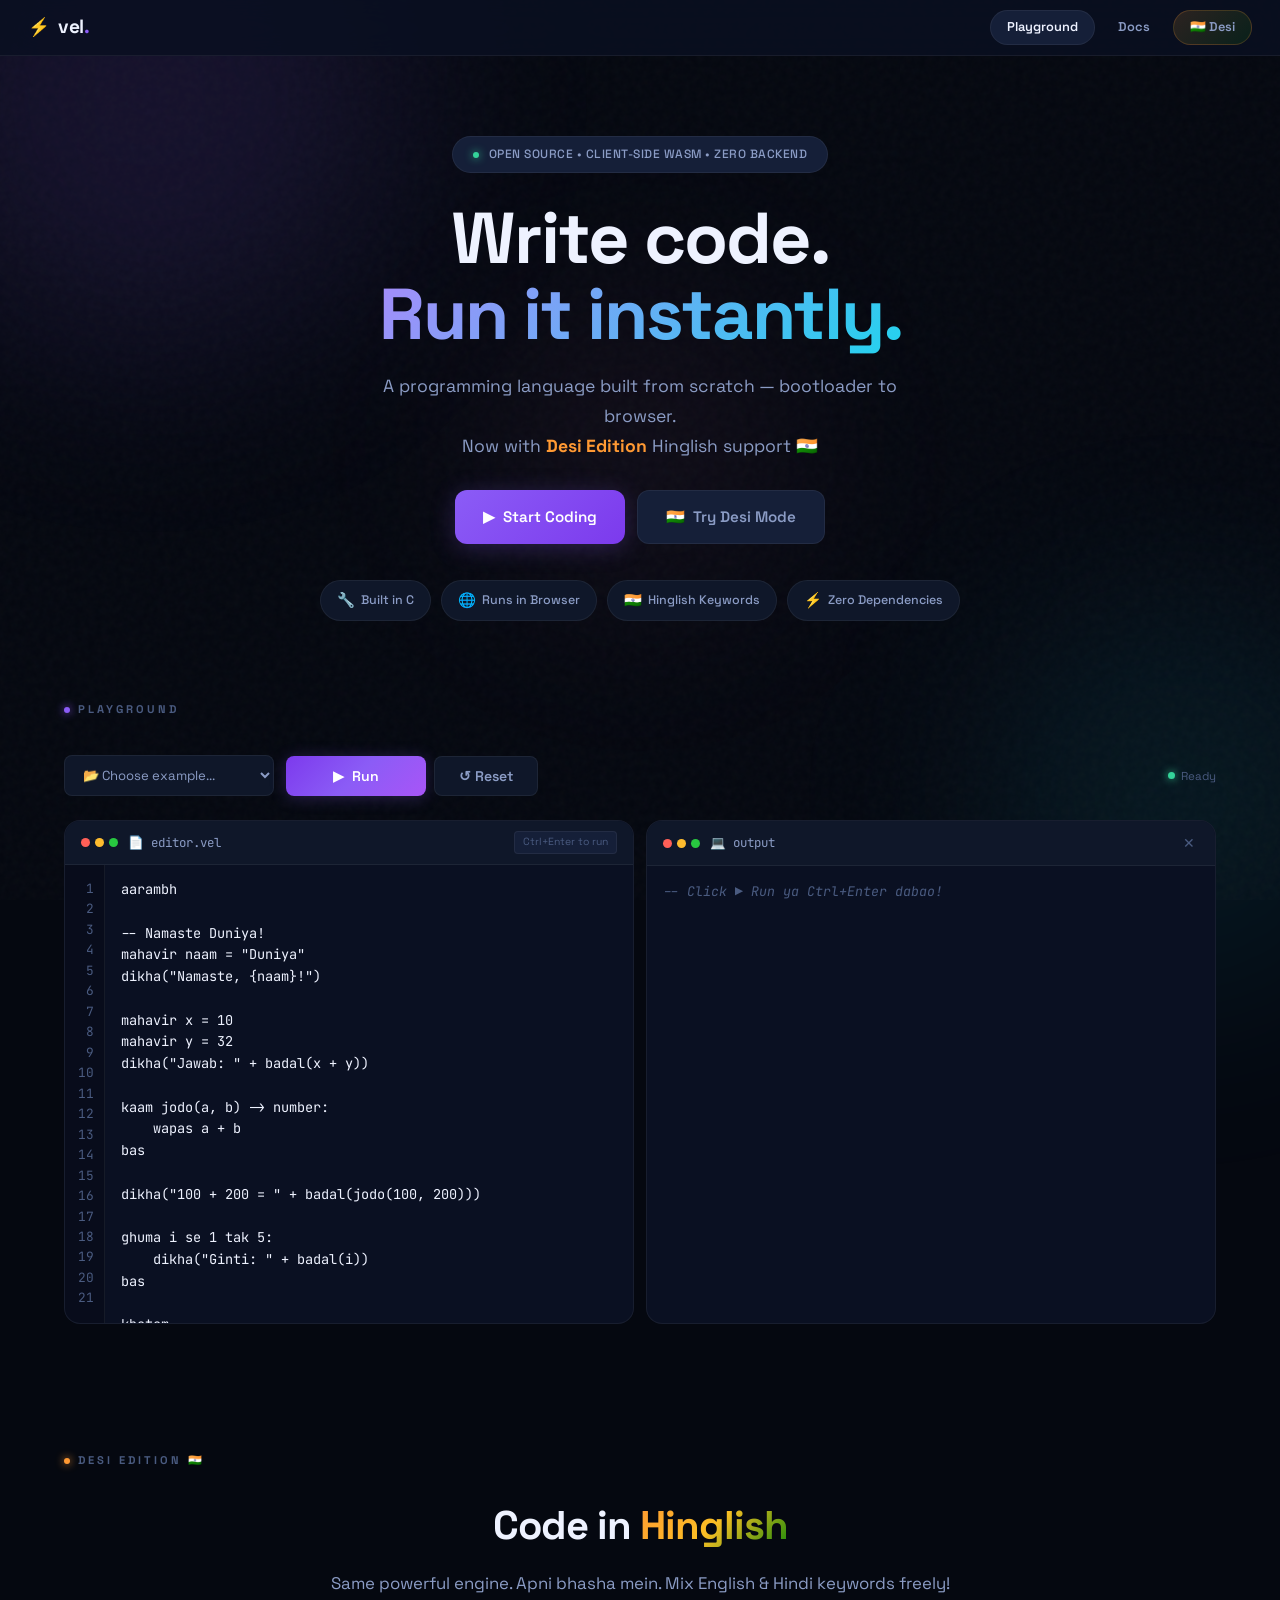
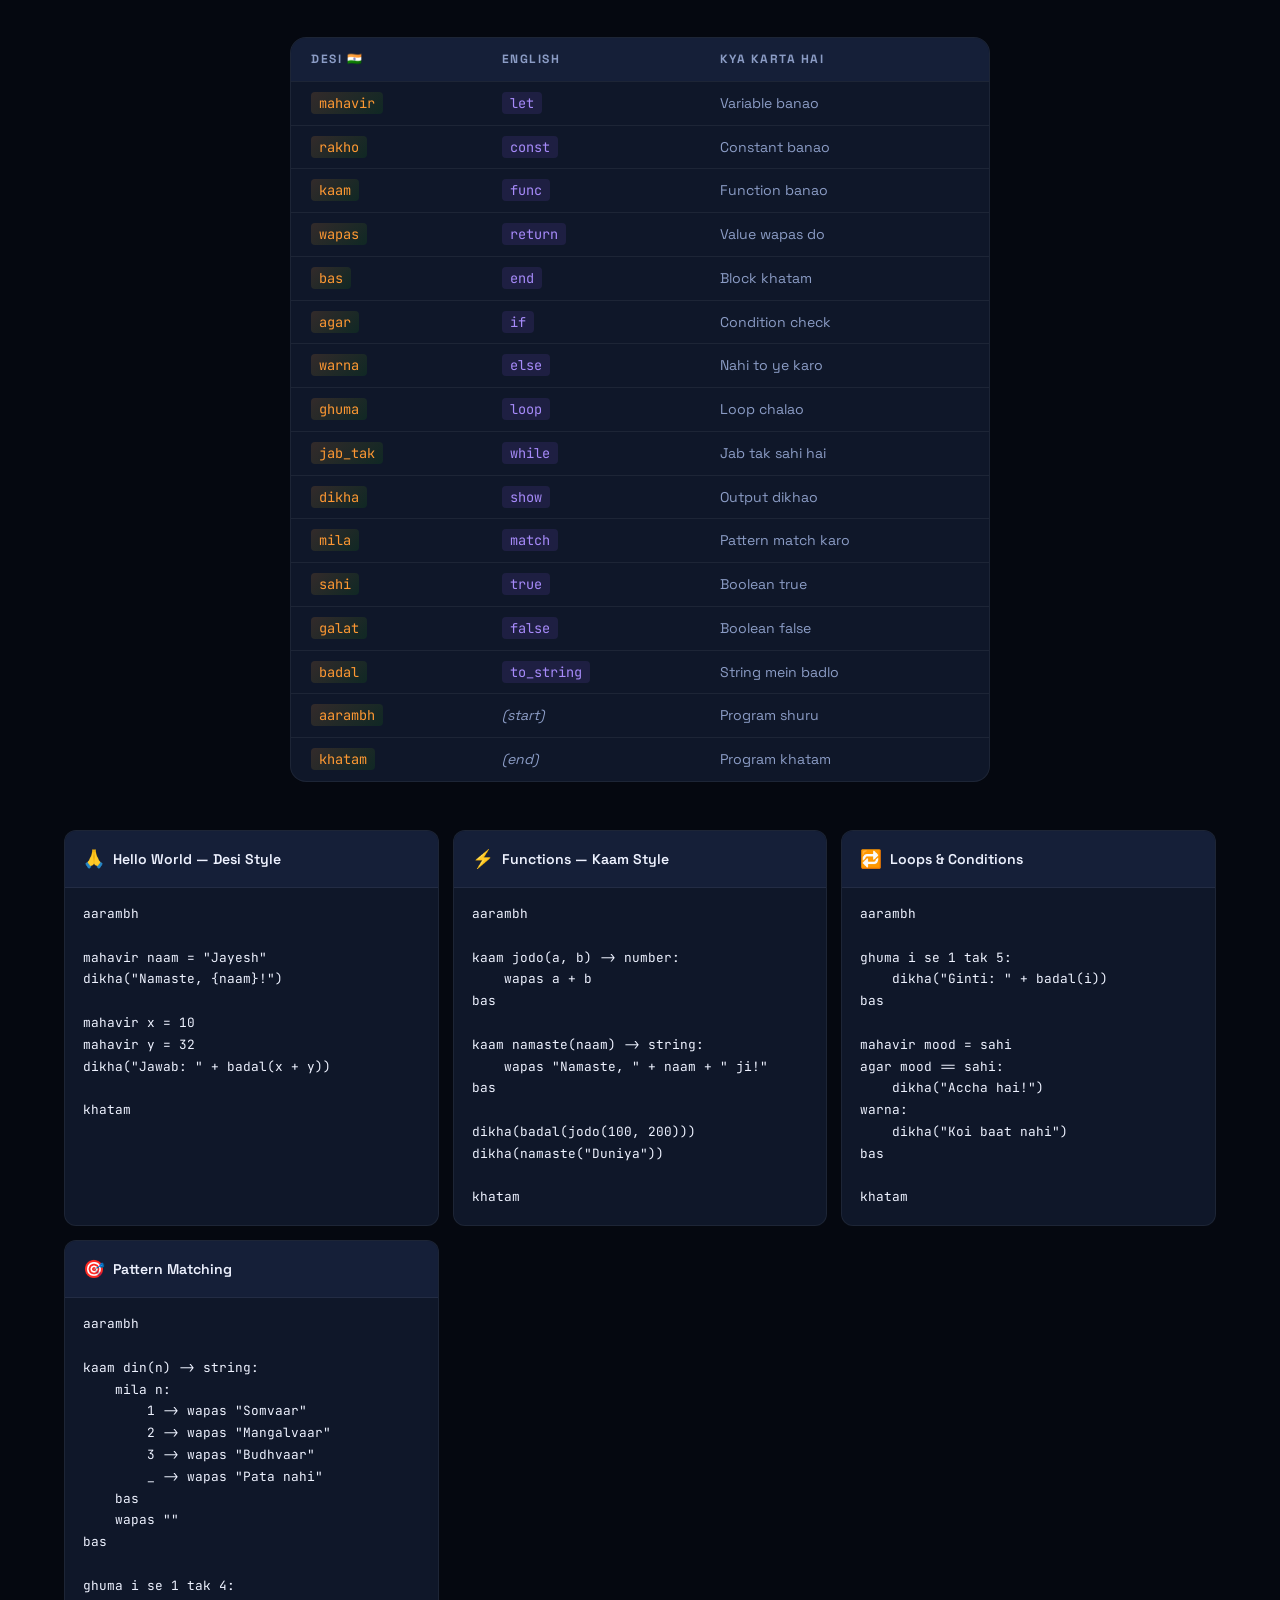
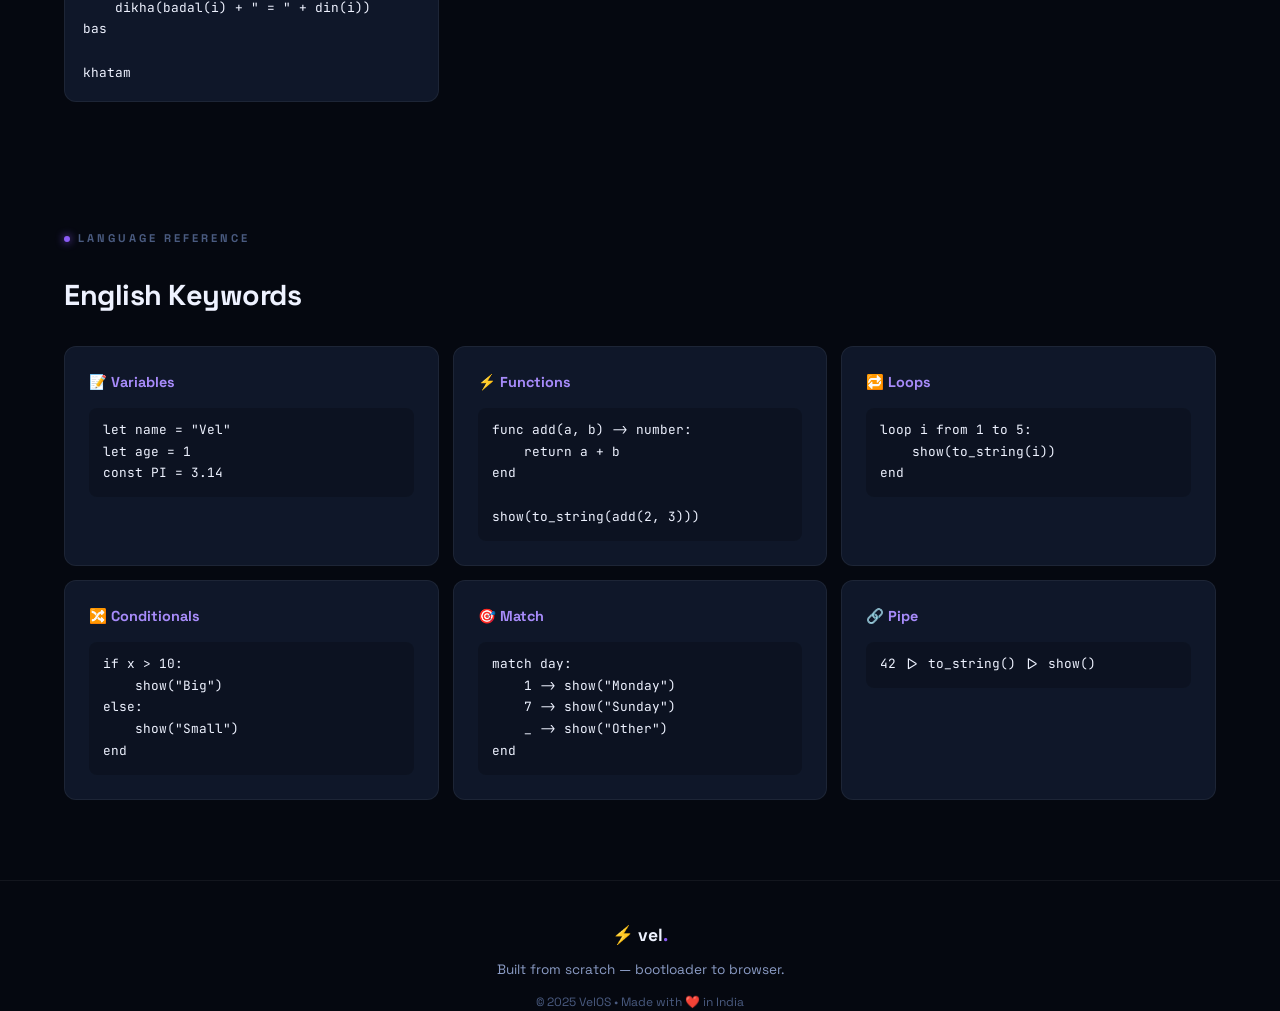
==== velOS/web/index.html @ b321cb0e "Initial commit" ====
<!DOCTYPE html>
<html lang="en">
<head>
    <meta charset="UTF-8">
    <meta name="viewport" content="width=device-width, initial-scale=1.0">
    <meta name="description" content="Vel Playground — Write and run Vel code in your browser. A custom language built from scratch, now with Desi Edition Hinglish keywords.">
    <title>Vel Playground — Code in English or Hinglish 🇮🇳</title>
    <link rel="preconnect" href="https://fonts.googleapis.com">
    <link rel="preconnect" href="https://fonts.gstatic.com" crossorigin>
    <link href="https://fonts.googleapis.com/css2?family=JetBrains+Mono:ital,wght@0,400;0,600;0,700;1,400&family=Space+Grotesk:wght@400;500;600;700&display=swap" rel="stylesheet">
    <link rel="stylesheet" href="style.css">
</head>
<body>

    <!-- Animated BG -->
    <div class="bg-noise"></div>
    <div class="bg-glow g1"></div>
    <div class="bg-glow g2"></div>
    <div class="bg-glow g3"></div>

    <!-- Nav -->
    <nav id="nav">
        <div class="nav-brand">
            <span class="brand-icon">⚡</span>
            <span class="brand-name">vel<span class="brand-dot">.</span></span>
        </div>
        <div class="nav-links">
            <a href="#playground" class="nav-pill active">Playground</a>
            <a href="#reference" class="nav-pill">Docs</a>
            <a href="#desi" class="nav-pill desi-pill">🇮🇳 Desi</a>
        </div>
    </nav>

    <!-- Hero -->
    <header id="hero">
        <div class="hero-badge">
            <span class="badge-pulse"></span>
            open source &bull; client-side wasm &bull; zero backend
        </div>
        <h1>Write code.<br><span class="gradient-text">Run it instantly.</span></h1>
        <p class="hero-desc">A programming language built from scratch — bootloader to browser.<br>Now with <strong class="desi-highlight">Desi Edition</strong> Hinglish support 🇮🇳</p>
        <div class="hero-cta">
            <a href="#playground" class="cta-btn primary">
                <span>▶</span> Start Coding
            </a>
            <a href="#desi" class="cta-btn secondary">
                <span>🇮🇳</span> Try Desi Mode
            </a>
        </div>
        <div class="hero-chips">
            <div class="chip"><span class="chip-emoji">🔧</span> Built in C</div>
            <div class="chip"><span class="chip-emoji">🌐</span> Runs in Browser</div>
            <div class="chip"><span class="chip-emoji">🇮🇳</span> Hinglish Keywords</div>
            <div class="chip"><span class="chip-emoji">⚡</span> Zero Dependencies</div>
        </div>
    </header>

    <!-- Playground -->
    <main id="playground">
        <div class="section-label">
            <span class="label-dot"></span>
            PLAYGROUND
        </div>

        <!-- Toolbar -->
        <div class="toolbar">
            <select id="examples-dropdown">
                <option value="">📂 Choose example...</option>
                <optgroup label="English">
                    <option value="hello">👋 Hello World</option>
                    <option value="fibonacci">🔢 Fibonacci Sequence</option>
                    <option value="fizzbuzz">🧩 FizzBuzz Challenge</option>
                    <option value="functions">⚡ Functions & Pipes</option>
                    <option value="match">🎯 Pattern Matching</option>
                </optgroup>
                <optgroup label="🇮🇳 Desi Edition">
                    <option value="desi_hello">🙏 Namaste Duniya</option>
                    <option value="desi_func">⚡ Kaam (Functions)</option>
                    <option value="desi_loop">🔁 Ghuma (Loops)</option>
                    <option value="desi_match">🎯 Mila (Pattern Match)</option>
                </optgroup>
            </select>
            <div class="toolbar-actions">
                <button class="btn btn-run" id="btn-run" disabled>
                    <span id="run-icon">▶</span>
                    <span id="run-label">Loading...</span>
                </button>
                <button class="btn btn-secondary" id="btn-reset">↺ Reset</button>
            </div>
            <div class="status" id="status-indicator">
                <span class="status-dot" id="status-dot"></span>
                <span id="status-text">Loading Wasm...</span>
            </div>
        </div>

        <!-- Panels -->
        <div class="panels">
            <section class="panel">
                <div class="panel-bar">
                    <div class="dots"><i></i><i></i><i></i></div>
                    <span class="panel-name">📄 editor.vel</span>
                    <span class="panel-hint">Ctrl+Enter to run</span>
                </div>
                <div class="editor-wrap">
                    <div class="lines" id="line-numbers"></div>
                    <textarea id="code-editor" spellcheck="false" autocomplete="off" autocorrect="off" autocapitalize="off">aarambh

-- Namaste Duniya!
mahavir naam = "Duniya"
dikha("Namaste, {naam}!")

mahavir x = 10
mahavir y = 32
dikha("Jawab: " + badal(x + y))

kaam jodo(a, b) -> number:
    wapas a + b
bas

dikha("100 + 200 = " + badal(jodo(100, 200)))

ghuma i se 1 tak 5:
    dikha("Ginti: " + badal(i))
bas

khatam</textarea>
                </div>
            </section>
            <section class="panel">
                <div class="panel-bar">
                    <div class="dots"><i></i><i></i><i></i></div>
                    <span class="panel-name">💻 output</span>
                    <button class="clear-btn" id="btn-clear" title="Clear">✕</button>
                </div>
                <div class="output-wrap" id="output-body">
                    <div id="output" class="output-text"><span class="dim">-- Click ▶ Run ya Ctrl+Enter dabao!</span></div>
                </div>
            </section>
        </div>
    </main>

    <!-- Desi Edition Showcase -->
    <section id="desi">
        <div class="section-label">
            <span class="label-dot desi-dot"></span>
            DESI EDITION 🇮🇳
        </div>
        <div class="desi-hero">
            <h2>Code in <span class="gradient-text-warm">Hinglish</span></h2>
            <p>Same powerful engine. Apni bhasha mein. Mix English & Hindi keywords freely!</p>
        </div>

        <div class="keyword-table-wrap">
            <table class="keyword-table">
                <thead>
                    <tr><th>Desi 🇮🇳</th><th>English</th><th>Kya karta hai</th></tr>
                </thead>
                <tbody>
                    <tr><td><code>mahavir</code></td><td><code>let</code></td><td>Variable banao</td></tr>
                    <tr><td><code>rakho</code></td><td><code>const</code></td><td>Constant banao</td></tr>
                    <tr><td><code>kaam</code></td><td><code>func</code></td><td>Function banao</td></tr>
                    <tr><td><code>wapas</code></td><td><code>return</code></td><td>Value wapas do</td></tr>
                    <tr><td><code>bas</code></td><td><code>end</code></td><td>Block khatam</td></tr>
                    <tr><td><code>agar</code></td><td><code>if</code></td><td>Condition check</td></tr>
                    <tr><td><code>warna</code></td><td><code>else</code></td><td>Nahi to ye karo</td></tr>
                    <tr><td><code>ghuma</code></td><td><code>loop</code></td><td>Loop chalao</td></tr>
                    <tr><td><code>jab_tak</code></td><td><code>while</code></td><td>Jab tak sahi hai</td></tr>
                    <tr><td><code>dikha</code></td><td><code>show</code></td><td>Output dikhao</td></tr>
                    <tr><td><code>mila</code></td><td><code>match</code></td><td>Pattern match karo</td></tr>
                    <tr><td><code>sahi</code></td><td><code>true</code></td><td>Boolean true</td></tr>
                    <tr><td><code>galat</code></td><td><code>false</code></td><td>Boolean false</td></tr>
                    <tr><td><code>badal</code></td><td><code>to_string</code></td><td>String mein badlo</td></tr>
                    <tr><td><code>aarambh</code></td><td><em>(start)</em></td><td>Program shuru</td></tr>
                    <tr><td><code>khatam</code></td><td><em>(end)</em></td><td>Program khatam</td></tr>
                </tbody>
            </table>
        </div>

        <div class="desi-examples">
            <div class="desi-card">
                <div class="desi-card-head">
                    <span>🙏</span> Hello World — Desi Style
                </div>
                <pre><code>aarambh

mahavir naam = "Jayesh"
dikha("Namaste, {naam}!")

mahavir x = 10
mahavir y = 32
dikha("Jawab: " + badal(x + y))

khatam</code></pre>
            </div>
            <div class="desi-card">
                <div class="desi-card-head">
                    <span>⚡</span> Functions — Kaam Style
                </div>
                <pre><code>aarambh

kaam jodo(a, b) -> number:
    wapas a + b
bas

kaam namaste(naam) -> string:
    wapas "Namaste, " + naam + " ji!"
bas

dikha(badal(jodo(100, 200)))
dikha(namaste("Duniya"))

khatam</code></pre>
            </div>
            <div class="desi-card">
                <div class="desi-card-head">
                    <span>🔁</span> Loops & Conditions
                </div>
                <pre><code>aarambh

ghuma i se 1 tak 5:
    dikha("Ginti: " + badal(i))
bas

mahavir mood = sahi
agar mood == sahi:
    dikha("Accha hai!")
warna:
    dikha("Koi baat nahi")
bas

khatam</code></pre>
            </div>
            <div class="desi-card">
                <div class="desi-card-head">
                    <span>🎯</span> Pattern Matching
                </div>
                <pre><code>aarambh

kaam din(n) -> string:
    mila n:
        1 -> wapas "Somvaar"
        2 -> wapas "Mangalvaar"
        3 -> wapas "Budhvaar"
        _ -> wapas "Pata nahi"
    bas
    wapas ""
bas

ghuma i se 1 tak 4:
    dikha(badal(i) + " = " + din(i))
bas

khatam</code></pre>
            </div>
        </div>
    </section>

    <!-- English Reference -->
    <section id="reference">
        <div class="section-label">
            <span class="label-dot"></span>
            LANGUAGE REFERENCE
        </div>
        <h2 class="ref-title">English Keywords</h2>
        <div class="ref-grid">
            <div class="ref-card">
                <h3>📝 Variables</h3>
                <pre><code>let name = "Vel"
let age = 1
const PI = 3.14</code></pre>
            </div>
            <div class="ref-card">
                <h3>⚡ Functions</h3>
                <pre><code>func add(a, b) -> number:
    return a + b
end

show(to_string(add(2, 3)))</code></pre>
            </div>
            <div class="ref-card">
                <h3>🔁 Loops</h3>
                <pre><code>loop i from 1 to 5:
    show(to_string(i))
end</code></pre>
            </div>
            <div class="ref-card">
                <h3>🔀 Conditionals</h3>
                <pre><code>if x > 10:
    show("Big")
else:
    show("Small")
end</code></pre>
            </div>
            <div class="ref-card">
                <h3>🎯 Match</h3>
                <pre><code>match day:
    1 -> show("Monday")
    7 -> show("Sunday")
    _ -> show("Other")
end</code></pre>
            </div>
            <div class="ref-card">
                <h3>🔗 Pipe</h3>
                <pre><code>42 |> to_string() |> show()</code></pre>
            </div>
        </div>
    </section>

    <!-- Footer -->
    <footer>
        <div class="footer-inner">
            <div class="footer-brand">
                <span class="brand-icon">⚡</span> vel<span class="brand-dot">.</span>
            </div>
            <p>Built from scratch — bootloader to browser.</p>
            <p class="footer-sub">&copy; 2025 VelOS &bull; Made with ❤️ in India</p>
        </div>
    </footer>

    <script src="app.js"></script>
    <script src="vel.js"></script>
</body>
</html>
---- velOS/web/style.css ----
/* ============================================
   Vel Playground — Gen-Z Premium Dark Theme
   ============================================ */

:root {
    --void: #050810;
    --deep: #0a1022;
    --surface: #0f1729;
    --elevated: #151f38;
    --card: #1a2744;
    --hover: #1f2f52;

    --purple: #8b5cf6;
    --purple-bright: #a78bfa;
    --purple-glow: rgba(139, 92, 246, 0.25);
    --blue: #3b82f6;
    --cyan: #22d3ee;
    --green: #34d399;
    --green-dim: rgba(52, 211, 153, 0.15);
    --red: #f87171;
    --orange: #fb923c;
    --yellow: #fbbf24;
    --pink: #f472b6;
    --indian-saffron: #ff9933;
    --indian-green: #138808;

    --text: #eef2ff;
    --text-dim: #8b9cc5;
    --text-muted: #4a5b80;

    --border: rgba(255,255,255,0.06);
    --border-hover: rgba(139,92,246,0.3);

    --mono: 'JetBrains Mono', 'Cascadia Code', 'Fira Code', monospace;
    --sans: 'Space Grotesk', -apple-system, BlinkMacSystemFont, sans-serif;

    --r: 12px;
    --r-sm: 8px;
    --r-lg: 16px;
    --r-xl: 24px;
}

*, *::before, *::after { box-sizing: border-box; margin: 0; padding: 0; }
html { scroll-behavior: smooth; }
body {
    font-family: var(--sans);
    background: var(--void);
    color: var(--text);
    line-height: 1.6;
    min-height: 100vh;
    -webkit-font-smoothing: antialiased;
    overflow-x: hidden;
}

/* ===== BACKGROUND FX ===== */
.bg-noise {
    position: fixed; inset: 0; z-index: -3; pointer-events: none;
    opacity: 0.03;
    background-image: url("data:image/svg+xml,%3Csvg viewBox='0 0 200 200' xmlns='http://www.w3.org/2000/svg'%3E%3Cfilter id='n'%3E%3CfeTurbulence type='fractalNoise' baseFrequency='0.65' numOctaves='3' stitchTiles='stitch'/%3E%3C/filter%3E%3Crect width='100%25' height='100%25' filter='url(%23n)'/%3E%3C/svg%3E");
}

.bg-glow {
    position: fixed; border-radius: 50%; filter: blur(100px);
    z-index: -2; pointer-events: none;
}
.g1 { width: 500px; height: 500px; top: -150px; left: -100px; background: rgba(139,92,246,0.12); animation: drift 25s ease-in-out infinite alternate; }
.g2 { width: 400px; height: 400px; bottom: -100px; right: -100px; background: rgba(34,211,238,0.08); animation: drift 20s ease-in-out infinite alternate-reverse; }
.g3 { width: 300px; height: 300px; top: 50%; left: 50%; transform: translate(-50%,-50%); background: rgba(244,114,182,0.06); animation: drift 30s ease-in-out infinite alternate; }

@keyframes drift {
    0% { transform: translate(0,0) scale(1); }
    100% { transform: translate(40px,30px) scale(1.1); }
}

/* ===== NAV ===== */
#nav {
    position: sticky; top: 0; z-index: 100;
    display: flex; align-items: center; justify-content: space-between;
    padding: 0 28px; height: 56px;
    background: rgba(10,16,34,0.85);
    backdrop-filter: blur(20px); -webkit-backdrop-filter: blur(20px);
    border-bottom: 1px solid var(--border);
}

.nav-brand { display: flex; align-items: center; gap: 8px; font-weight: 700; font-size: 1.2rem; }
.brand-icon { font-size: 1.1rem; }
.brand-name { letter-spacing: -0.5px; }
.brand-dot { color: var(--purple); }

.nav-links { display: flex; gap: 6px; }
.nav-pill {
    padding: 6px 16px; border-radius: 100px;
    font-size: 0.8rem; font-weight: 600;
    color: var(--text-dim); text-decoration: none;
    border: 1px solid transparent;
    transition: all 0.2s;
}
.nav-pill:hover, .nav-pill.active { color: var(--text); background: var(--elevated); border-color: var(--border); }
.desi-pill { background: linear-gradient(135deg, rgba(255,153,51,0.15), rgba(19,136,8,0.15)); border-color: rgba(255,153,51,0.2) !important; }
.desi-pill:hover { background: linear-gradient(135deg, rgba(255,153,51,0.25), rgba(19,136,8,0.25)); }

/* ===== HERO ===== */
#hero { text-align: center; padding: 80px 24px 48px; }

.hero-badge {
    display: inline-flex; align-items: center; gap: 10px;
    background: var(--elevated); border: 1px solid var(--border);
    padding: 8px 20px; border-radius: 100px;
    font-size: 0.75rem; font-weight: 500;
    color: var(--text-dim); letter-spacing: 0.5px;
    text-transform: uppercase; margin-bottom: 28px;
}

.badge-pulse {
    width: 6px; height: 6px; border-radius: 50%;
    background: var(--green);
    box-shadow: 0 0 8px var(--green);
    animation: pulse 2s ease infinite;
}

@keyframes pulse { 0%,100% { opacity:1; } 50% { opacity:0.3; } }

h1 { font-size: clamp(2.5rem, 6vw, 4.5rem); font-weight: 700; line-height: 1.05; letter-spacing: -2px; margin-bottom: 20px; }

.gradient-text {
    background: linear-gradient(135deg, var(--purple-bright), var(--cyan));
    -webkit-background-clip: text; -webkit-text-fill-color: transparent;
    background-clip: text;
}

.gradient-text-warm {
    background: linear-gradient(135deg, var(--indian-saffron), var(--yellow), var(--indian-green));
    -webkit-background-clip: text; -webkit-text-fill-color: transparent;
    background-clip: text;
}

.hero-desc { color: var(--text-dim); font-size: 1.1rem; max-width: 540px; margin: 0 auto 28px; line-height: 1.7; }
.desi-highlight { color: var(--indian-saffron); -webkit-text-fill-color: unset; }

.hero-cta { display: flex; gap: 12px; justify-content: center; margin-bottom: 36px; flex-wrap: wrap; }

.cta-btn {
    display: inline-flex; align-items: center; gap: 8px;
    padding: 14px 28px; border-radius: var(--r);
    font-family: var(--sans); font-size: 0.95rem; font-weight: 600;
    text-decoration: none; transition: all 0.25s;
}

.cta-btn.primary {
    background: linear-gradient(135deg, var(--purple), #7c3aed);
    color: white;
    box-shadow: 0 4px 24px var(--purple-glow);
}
.cta-btn.primary:hover { transform: translateY(-2px); box-shadow: 0 6px 32px var(--purple-glow); }

.cta-btn.secondary {
    background: var(--elevated);
    color: var(--text-dim);
    border: 1px solid var(--border);
}
.cta-btn.secondary:hover { border-color: var(--indian-saffron); color: var(--indian-saffron); }

.hero-chips { display: flex; gap: 10px; justify-content: center; flex-wrap: wrap; }
.chip {
    display: flex; align-items: center; gap: 6px;
    padding: 8px 16px; border-radius: 100px;
    background: var(--surface); border: 1px solid var(--border);
    font-size: 0.78rem; font-weight: 500; color: var(--text-dim);
}
.chip-emoji { font-size: 0.9rem; }

/* ===== SECTION LABEL ===== */
.section-label {
    display: flex; align-items: center; gap: 8px;
    font-size: 0.7rem; font-weight: 700; letter-spacing: 3px;
    color: var(--text-muted); text-transform: uppercase;
    margin-bottom: 24px;
}
.label-dot { width: 6px; height: 6px; border-radius: 50%; background: var(--purple); box-shadow: 0 0 8px var(--purple); }
.desi-dot { background: var(--indian-saffron); box-shadow: 0 0 8px var(--indian-saffron); }

/* ===== PLAYGROUND ===== */
#playground { max-width: 1200px; margin: 0 auto; padding: 32px 24px 64px; }

.toolbar {
    display: flex; align-items: center; gap: 12px;
    padding: 12px 0; margin-bottom: 12px; flex-wrap: wrap;
}

#examples-dropdown {
    background: var(--surface); color: var(--text-dim);
    border: 1px solid var(--border); border-radius: var(--r-sm);
    padding: 10px 14px; font-family: var(--sans); font-size: 0.82rem;
    cursor: pointer; outline: none; min-width: 200px; transition: border-color 0.2s;
}
#examples-dropdown:hover { border-color: var(--purple); }
#examples-dropdown optgroup { font-weight: 700; color: var(--text); }

.toolbar-actions { display: flex; gap: 8px; flex: 1; }

.btn {
    display: inline-flex; align-items: center; gap: 8px;
    padding: 10px 24px; border: none; border-radius: var(--r-sm);
    font-family: var(--sans); font-size: 0.88rem; font-weight: 600;
    cursor: pointer; transition: all 0.2s; outline: none;
}
.btn:disabled { opacity: 0.4; cursor: not-allowed; }

.btn-run {
    background: linear-gradient(135deg, #7c3aed, var(--purple), #a855f7);
    color: white;
    box-shadow: 0 2px 16px var(--purple-glow);
    min-width: 140px; justify-content: center;
}
.btn-run:not(:disabled):hover { transform: translateY(-1px); box-shadow: 0 4px 24px var(--purple-glow); }
.btn-run:not(:disabled):active { transform: translateY(0); }

.btn-run:disabled #run-label { animation: pulse 1.8s ease infinite; }

.btn-secondary {
    background: var(--surface); color: var(--text-dim); border: 1px solid var(--border);
}
.btn-secondary:hover { border-color: var(--purple); color: var(--text); }

.status {
    display: flex; align-items: center; gap: 6px;
    font-size: 0.72rem; color: var(--text-muted); margin-left: auto;
}
.status-dot {
    width: 7px; height: 7px; border-radius: 50%;
    background: var(--yellow); box-shadow: 0 0 6px var(--yellow);
    transition: all 0.3s;
}
.status-dot.ready { background: var(--green); box-shadow: 0 0 8px var(--green); }

/* ===== PANELS ===== */
.panels { display: grid; grid-template-columns: 1fr 1fr; gap: 12px; }
@media (max-width: 800px) { .panels { grid-template-columns: 1fr; } }

.panel {
    background: var(--deep); border: 1px solid var(--border);
    border-radius: var(--r-lg); overflow: hidden;
    display: flex; flex-direction: column;
    transition: border-color 0.3s;
}
.panel:focus-within { border-color: var(--border-hover); }

.panel-bar {
    display: flex; align-items: center; gap: 10px;
    padding: 10px 16px; background: var(--surface);
    border-bottom: 1px solid var(--border);
}

.dots { display: flex; gap: 5px; }
.dots i { display: block; width: 9px; height: 9px; border-radius: 50%; }
.dots i:nth-child(1) { background: #ff5f57; }
.dots i:nth-child(2) { background: #febc2e; }
.dots i:nth-child(3) { background: #28c840; }

.panel-name { font-family: var(--mono); font-size: 0.78rem; color: var(--text-dim); flex: 1; }
.panel-hint {
    font-size: 0.65rem; color: var(--text-muted);
    background: var(--elevated); padding: 2px 8px; border-radius: 4px;
    border: 1px solid var(--border);
}

.clear-btn {
    background: none; border: none; color: var(--text-muted);
    cursor: pointer; padding: 4px; border-radius: 4px; font-size: 0.85rem;
    transition: all 0.2s;
}
.clear-btn:hover { color: var(--red); background: rgba(248,113,113,0.1); }

/* ===== EDITOR ===== */
.editor-wrap { display: flex; flex: 1; min-height: 420px; }

.lines {
    padding: 14px 0; min-width: 40px; text-align: right;
    font-family: var(--mono); font-size: 0.8rem; line-height: 1.6;
    color: var(--text-muted); background: rgba(0,0,0,0.2);
    border-right: 1px solid var(--border);
    user-select: none; overflow: hidden;
}
.lines span { display: block; padding-right: 10px; }

#code-editor {
    flex: 1; padding: 14px 16px;
    background: transparent; color: var(--text); border: none; outline: none;
    resize: none; font-family: var(--mono); font-size: 0.85rem;
    line-height: 1.6; tab-size: 4; white-space: pre;
    overflow-wrap: normal; overflow-x: auto;
    caret-color: var(--purple-bright);
}
#code-editor::placeholder { color: var(--text-muted); }
#code-editor::selection { background: rgba(139,92,246,0.25); }

/* ===== OUTPUT ===== */
.output-wrap { flex: 1; min-height: 420px; overflow: auto; }
.output-text {
    padding: 14px 16px; font-family: var(--mono);
    font-size: 0.83rem; line-height: 1.7;
    white-space: pre-wrap; word-break: break-word;
    color: var(--green); min-height: 100%;
}
.dim { color: var(--text-muted); font-style: italic; }
.out-err { color: var(--red); }
.out-ok { color: var(--cyan); }

/* ===== DESI SECTION ===== */
#desi { max-width: 1200px; margin: 0 auto; padding: 64px 24px; }

.desi-hero { text-align: center; margin-bottom: 40px; }
.desi-hero h2 { font-size: 2.5rem; font-weight: 700; letter-spacing: -1px; margin-bottom: 12px; }
.desi-hero p { color: var(--text-dim); font-size: 1.05rem; }

/* Keyword Table */
.keyword-table-wrap {
    max-width: 700px; margin: 0 auto 48px;
    background: var(--surface); border: 1px solid var(--border);
    border-radius: var(--r-lg); overflow: hidden;
}

.keyword-table { width: 100%; border-collapse: collapse; }
.keyword-table th {
    padding: 12px 20px; text-align: left;
    background: var(--elevated); font-size: 0.75rem;
    text-transform: uppercase; letter-spacing: 1.5px;
    color: var(--text-dim); border-bottom: 1px solid var(--border);
}
.keyword-table td {
    padding: 10px 20px; border-bottom: 1px solid var(--border);
    font-size: 0.88rem; color: var(--text-dim);
}
.keyword-table tr:last-child td { border-bottom: none; }
.keyword-table tr:hover td { background: var(--elevated); }
.keyword-table code {
    font-family: var(--mono); font-size: 0.85rem;
    padding: 2px 8px; border-radius: 4px;
}
.keyword-table td:first-child code {
    background: linear-gradient(135deg, rgba(255,153,51,0.15), rgba(19,136,8,0.15));
    color: var(--indian-saffron);
}
.keyword-table td:nth-child(2) code {
    background: rgba(139,92,246,0.12); color: var(--purple-bright);
}

/* Desi Example Cards */
.desi-examples { display: grid; grid-template-columns: repeat(auto-fit, minmax(280px,1fr)); gap: 14px; }

.desi-card {
    background: var(--surface); border: 1px solid var(--border);
    border-radius: var(--r); overflow: hidden; transition: all 0.3s;
    position: relative;
}
.desi-card::before {
    content: ''; position: absolute; top: 0; left: 0; right: 0; height: 2px;
    background: linear-gradient(90deg, var(--indian-saffron), #fff, var(--indian-green));
    opacity: 0; transition: opacity 0.3s;
}
.desi-card:hover { border-color: var(--border-hover); transform: translateY(-2px); box-shadow: 0 8px 32px rgba(0,0,0,0.3); }
.desi-card:hover::before { opacity: 1; }

.desi-card-head {
    padding: 14px 18px; font-weight: 600; font-size: 0.88rem;
    background: var(--elevated); border-bottom: 1px solid var(--border);
    display: flex; align-items: center; gap: 8px;
}
.desi-card-head span { font-size: 1.1rem; }

.desi-card pre {
    padding: 16px 18px; margin: 0; overflow-x: auto;
}
.desi-card code {
    font-family: var(--mono); font-size: 0.8rem;
    color: var(--text); line-height: 1.6;
}

/* ===== REFERENCE ===== */
#reference { max-width: 1200px; margin: 0 auto; padding: 64px 24px 80px; }

.ref-title {
    font-size: 1.8rem; font-weight: 700; margin-bottom: 28px;
    letter-spacing: -0.5px;
}

.ref-grid { display: grid; grid-template-columns: repeat(auto-fit, minmax(300px,1fr)); gap: 14px; }

.ref-card {
    background: var(--surface); border: 1px solid var(--border);
    border-radius: var(--r); padding: 24px; transition: all 0.3s;
}
.ref-card:hover { border-color: var(--border-hover); transform: translateY(-2px); }

.ref-card h3 { font-size: 0.9rem; font-weight: 700; margin-bottom: 14px; color: var(--purple-bright); }

.ref-card pre {
    margin: 0; background: rgba(0,0,0,0.2); border-radius: var(--r-sm);
    padding: 12px 14px; overflow-x: auto;
}
.ref-card code { font-family: var(--mono); font-size: 0.8rem; color: var(--text); line-height: 1.6; }

/* ===== FOOTER ===== */
footer {
    border-top: 1px solid var(--border);
    padding: 40px 24px; text-align: center;
}
.footer-inner { max-width: 400px; margin: 0 auto; }
.footer-brand { font-family: var(--sans); font-weight: 700; font-size: 1.1rem; margin-bottom: 10px; }
footer p { color: var(--text-dim); font-size: 0.85rem; margin-top: 6px; }
.footer-sub { color: var(--text-muted) !important; font-size: 0.75rem !important; margin-top: 12px !important; }

/* ===== SCROLLBAR ===== */
::-webkit-scrollbar { width: 5px; height: 5px; }
::-webkit-scrollbar-track { background: transparent; }
::-webkit-scrollbar-thumb { background: var(--text-muted); border-radius: 3px; }
::-webkit-scrollbar-thumb:hover { background: var(--text-dim); }

/* ===== RESPONSIVE ===== */
@media (max-width: 600px) {
    #nav { padding: 0 16px; }
    .nav-links { gap: 4px; }
    .nav-pill { padding: 5px 10px; font-size: 0.72rem; }
    #hero { padding: 48px 16px 32px; }
    h1 { letter-spacing: -1px; }
    .hero-cta { flex-direction: column; align-items: center; }
    #playground { padding: 16px 12px 48px; }
    .toolbar { flex-direction: column; align-items: stretch; }
    #examples-dropdown { min-width: unset; }
    .toolbar-actions { justify-content: center; }
    .status { justify-content: center; margin-left: 0; }
    .panel-hint { display: none; }
    .keyword-table th, .keyword-table td { padding: 8px 12px; font-size: 0.8rem; }
}
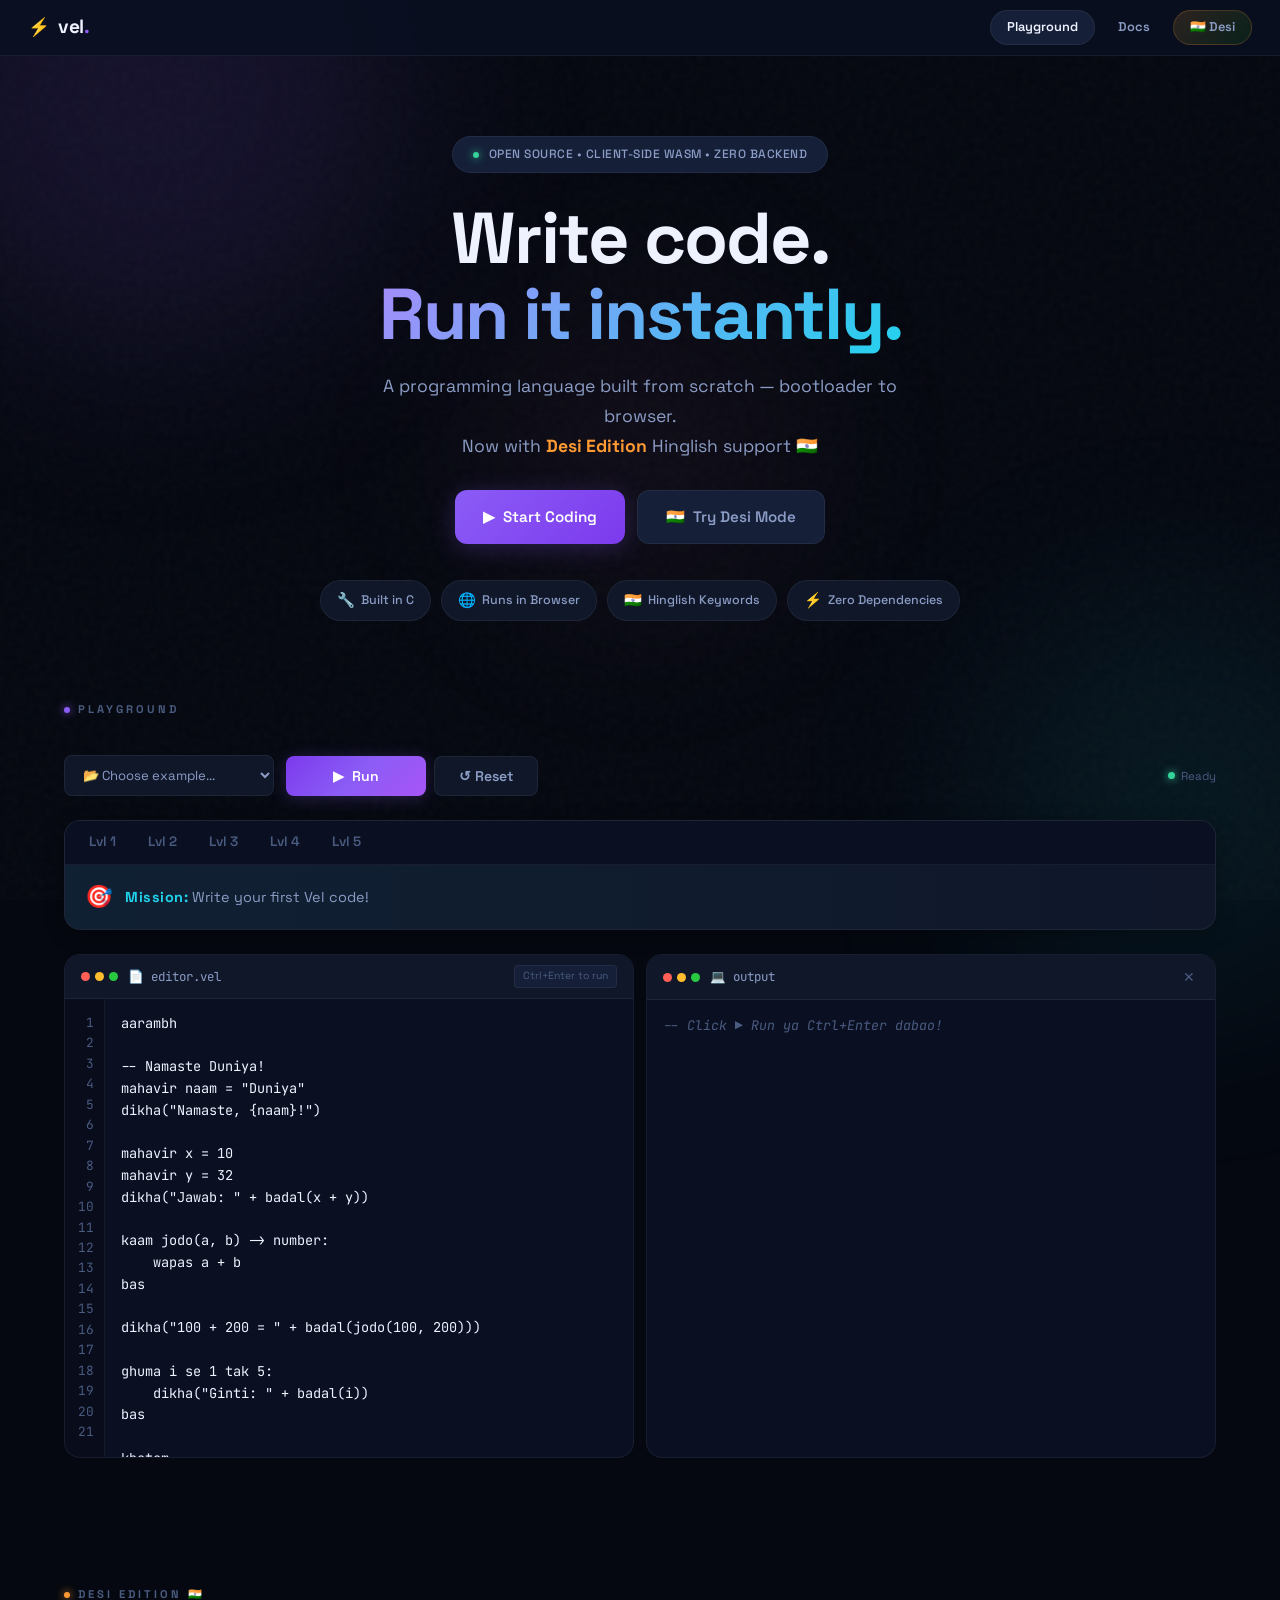
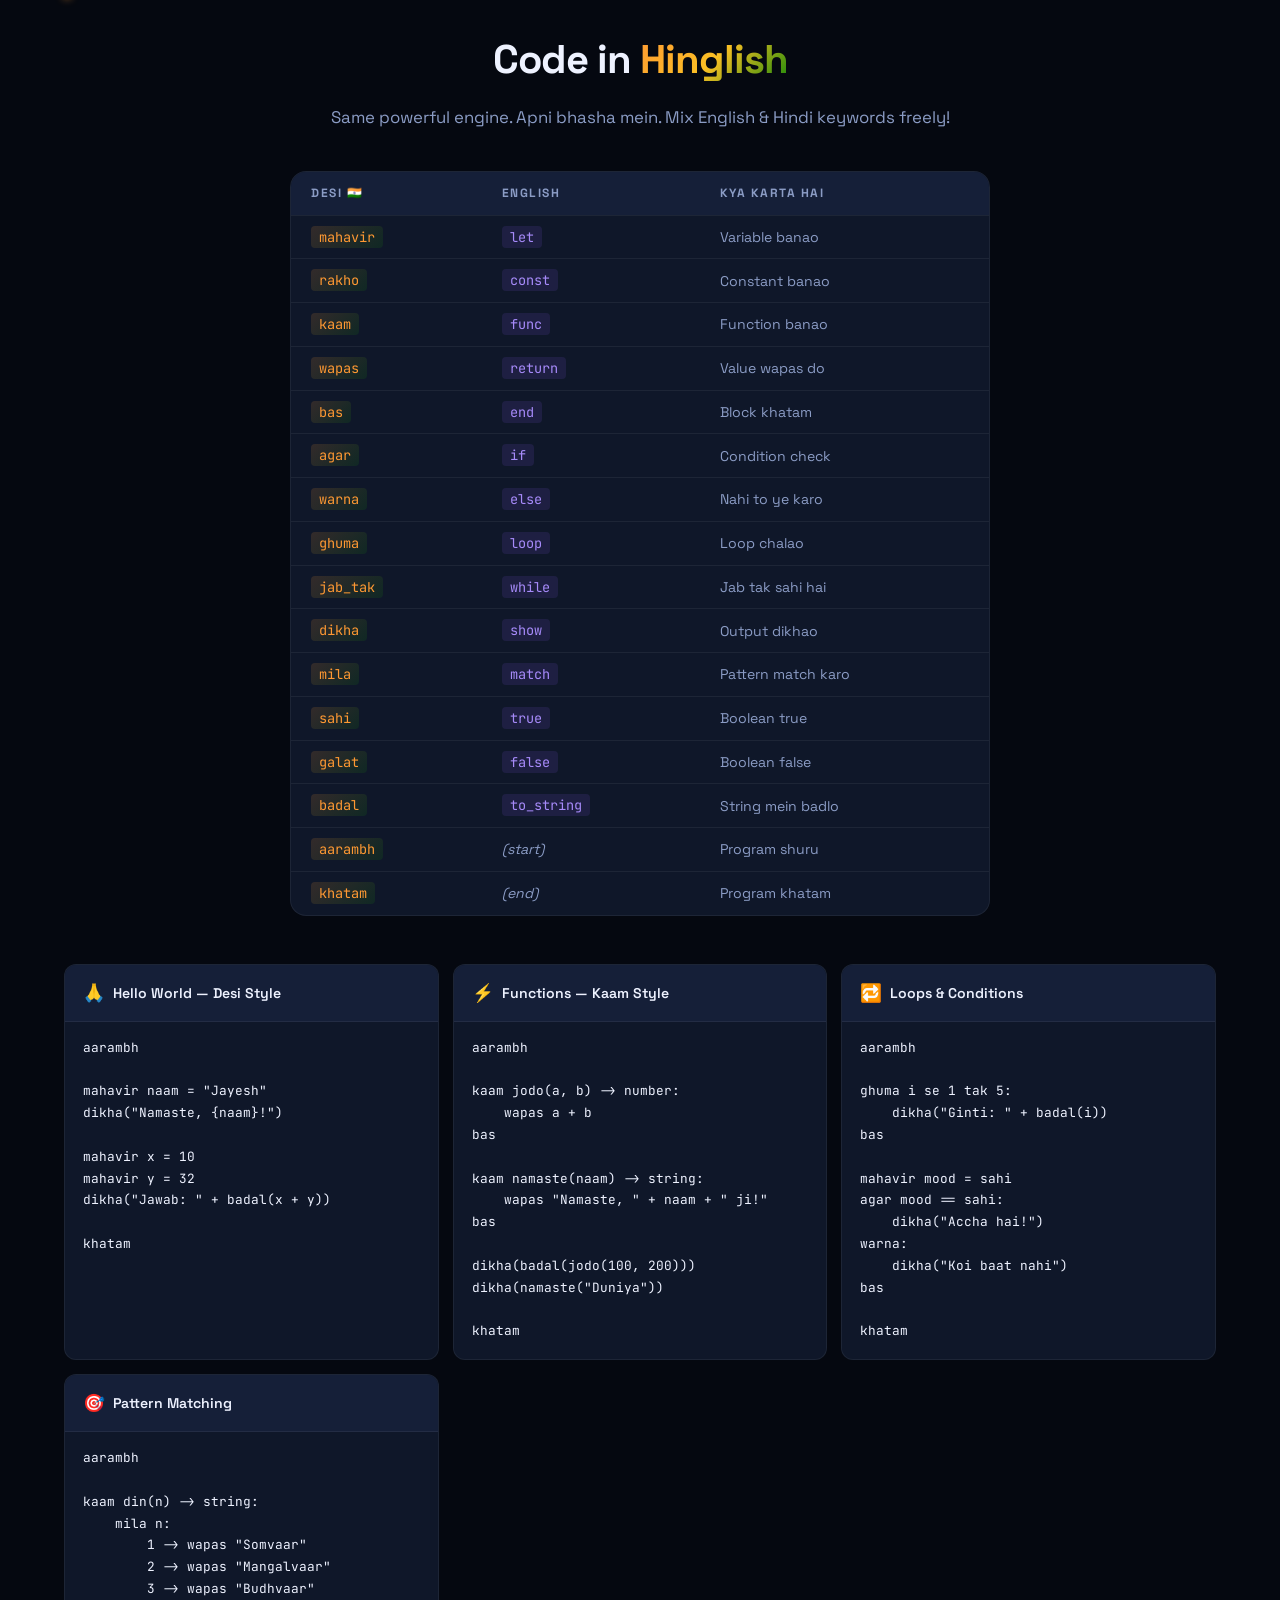
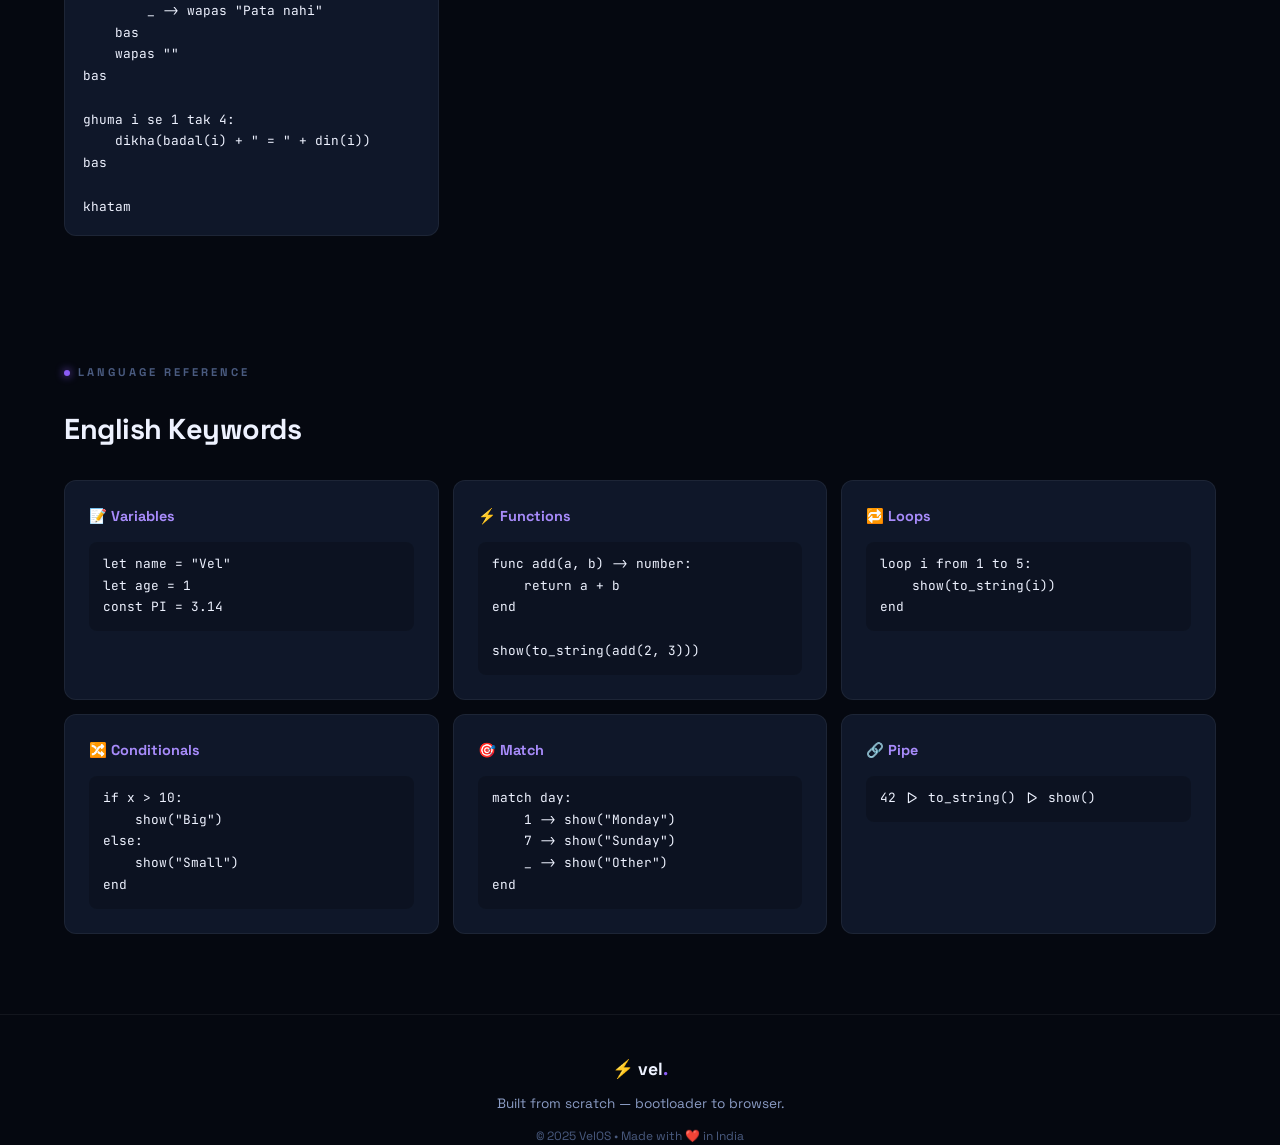
==== commit d84eed8d: "feat: Add GitHub Pages redirect, Gamification levels, and caching fixes" ====
--- a/velOS/web/index.html
+++ b/velOS/web/index.html
@@ -93,6 +93,23 @@
             </div>
         </div>
 
+        <!-- Mission / Levels -->
+        <div class="mission-bar" id="mission-bar">
+            <div class="level-tabs" id="level-tabs">
+                <button class="lvl-btn" data-level="1">Lvl 1</button>
+                <button class="lvl-btn" data-level="2">Lvl 2</button>
+                <button class="lvl-btn" data-level="3">Lvl 3</button>
+                <button class="lvl-btn" data-level="4">Lvl 4</button>
+                <button class="lvl-btn" data-level="5">Lvl 5</button>
+            </div>
+            <div class="mission-briefing">
+                <span class="mission-icon">🎯</span>
+                <div class="mission-text">
+                    <strong>Mission:</strong> <span id="mission-desc">Write your first Vel code!</span>
+                </div>
+            </div>
+        </div>
+
         <!-- Panels -->
         <div class="panels">
             <section class="panel">
@@ -317,7 +334,7 @@
         </div>
     </footer>
 
-    <script src="app.js"></script>
-    <script src="vel.js"></script>
+    <script src="app.js?v=3"></script>
+    <script src="vel.js?v=3"></script>
 </body>
 </html>
--- a/velOS/web/style.css
+++ b/velOS/web/style.css
@@ -270,6 +270,74 @@
     transition: all 0.2s;
 }
 .clear-btn:hover { color: var(--red); background: rgba(248,113,113,0.1); }
+
+/* ===== MISSION BAR (LEVELS) ===== */
+.mission-bar {
+    background: var(--surface);
+    border: 1px solid var(--border);
+    border-radius: var(--r-lg);
+    margin-bottom: 24px;
+    overflow: hidden;
+    box-shadow: 0 4px 20px rgba(0,0,0,0.3);
+}
+.level-tabs {
+    display: flex;
+    background: var(--deep);
+    border-bottom: 1px solid var(--border);
+    padding: 0 8px;
+    overflow-x: auto;
+}
+.level-tabs::-webkit-scrollbar { height: 4px; }
+.lvl-btn {
+    background: transparent;
+    border: none;
+    color: var(--text-muted);
+    padding: 12px 16px;
+    font-family: var(--sans);
+    font-weight: 600;
+    font-size: 0.85rem;
+    cursor: pointer;
+    border-bottom: 2px solid transparent;
+    transition: all 0.2s;
+    white-space: nowrap;
+}
+.lvl-btn:hover { color: var(--text-dim); }
+.lvl-btn.active {
+    color: var(--cyan);
+    border-bottom-color: var(--cyan);
+}
+.lvl-btn.completed {
+    color: var(--green);
+}
+.lvl-btn.completed::after {
+    content: ' ✓';
+}
+.mission-briefing {
+    display: flex;
+    align-items: center;
+    gap: 12px;
+    padding: 14px 20px;
+    background: linear-gradient(90deg, rgba(34,211,238,0.05), transparent);
+}
+.mission-icon {
+    font-size: 1.4rem;
+}
+.mission-text {
+    font-size: 0.9rem;
+    color: var(--text-dim);
+}
+.mission-text strong {
+    color: var(--cyan);
+    letter-spacing: 0.5px;
+}
+.mission-success {
+    animation: successPulse 1s ease;
+}
+@keyframes successPulse {
+    0% { box-shadow: 0 0 0 0 rgba(34, 197, 94, 0.4); }
+    70% { box-shadow: 0 0 0 10px rgba(34, 197, 94, 0); }
+    100% { box-shadow: 0 0 0 0 rgba(34, 197, 94, 0); }
+}
 
 /* ===== EDITOR ===== */
 .editor-wrap { display: flex; flex: 1; min-height: 420px; }
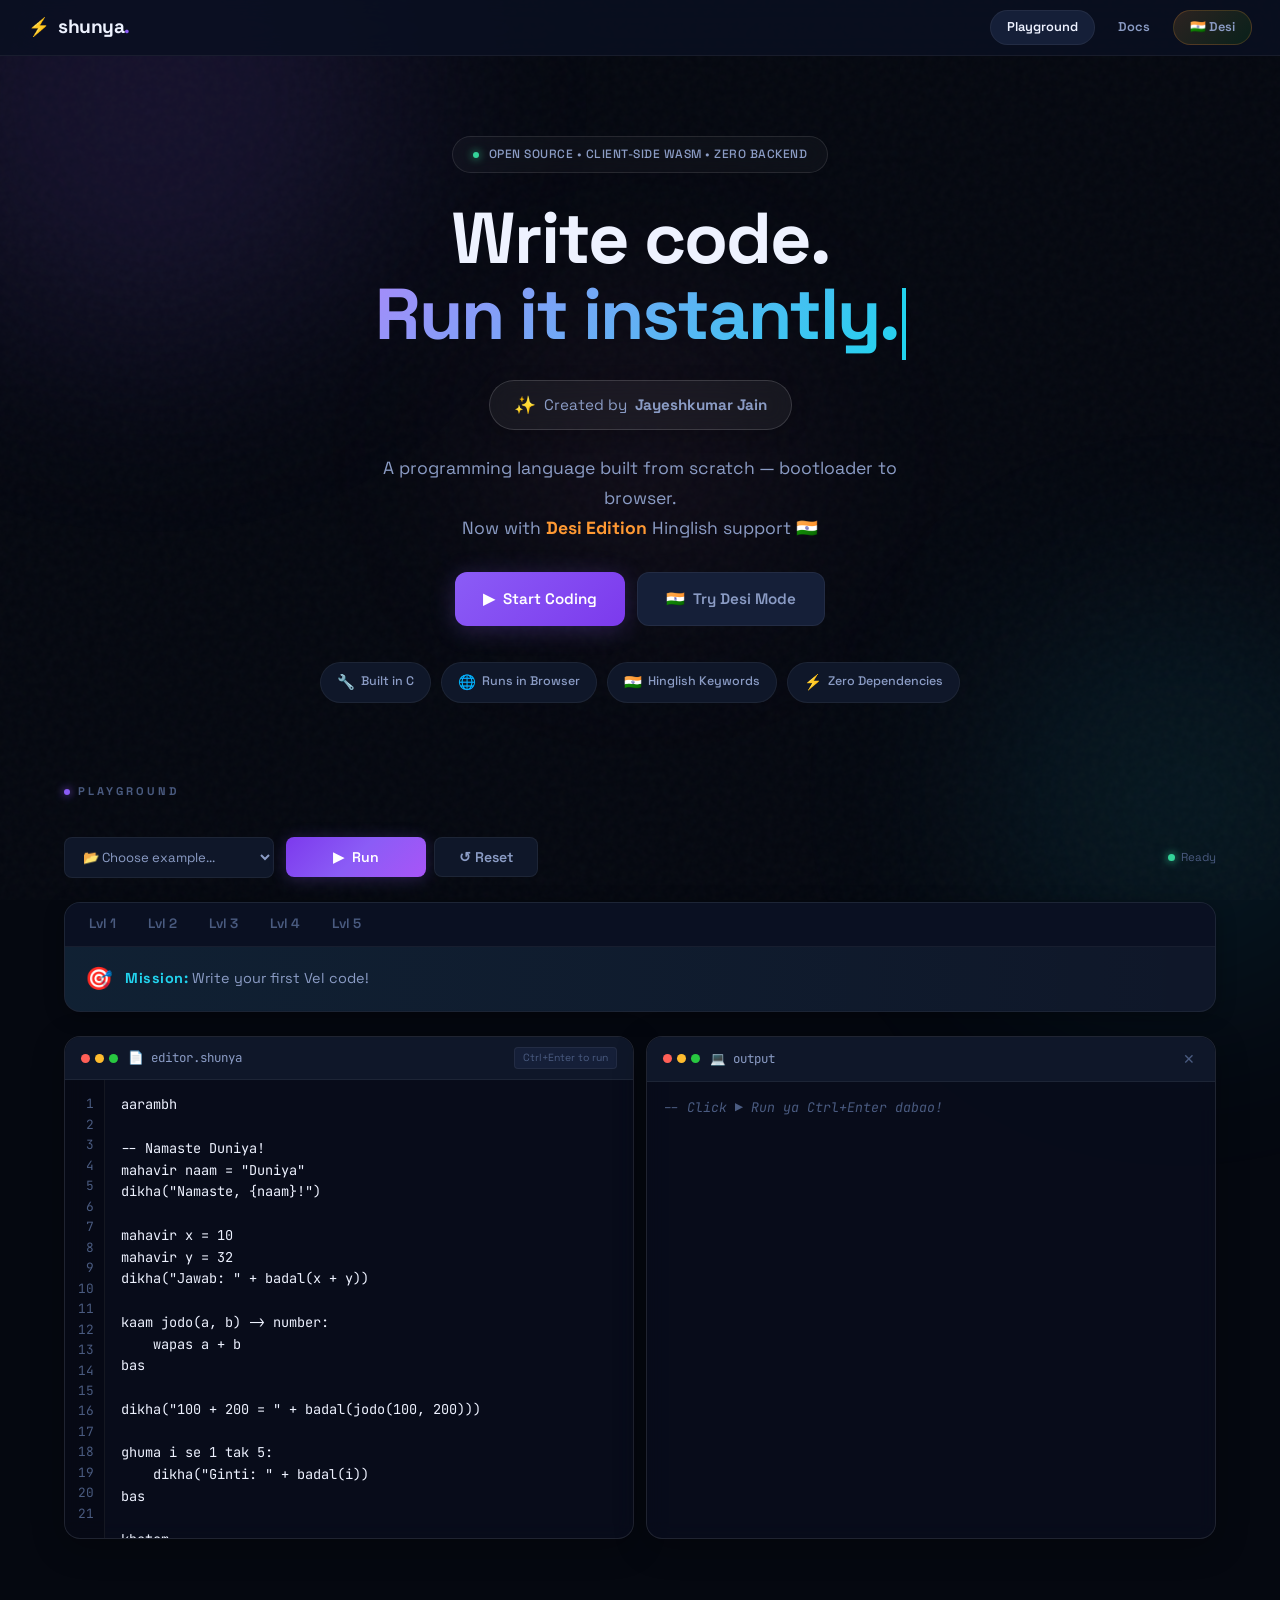
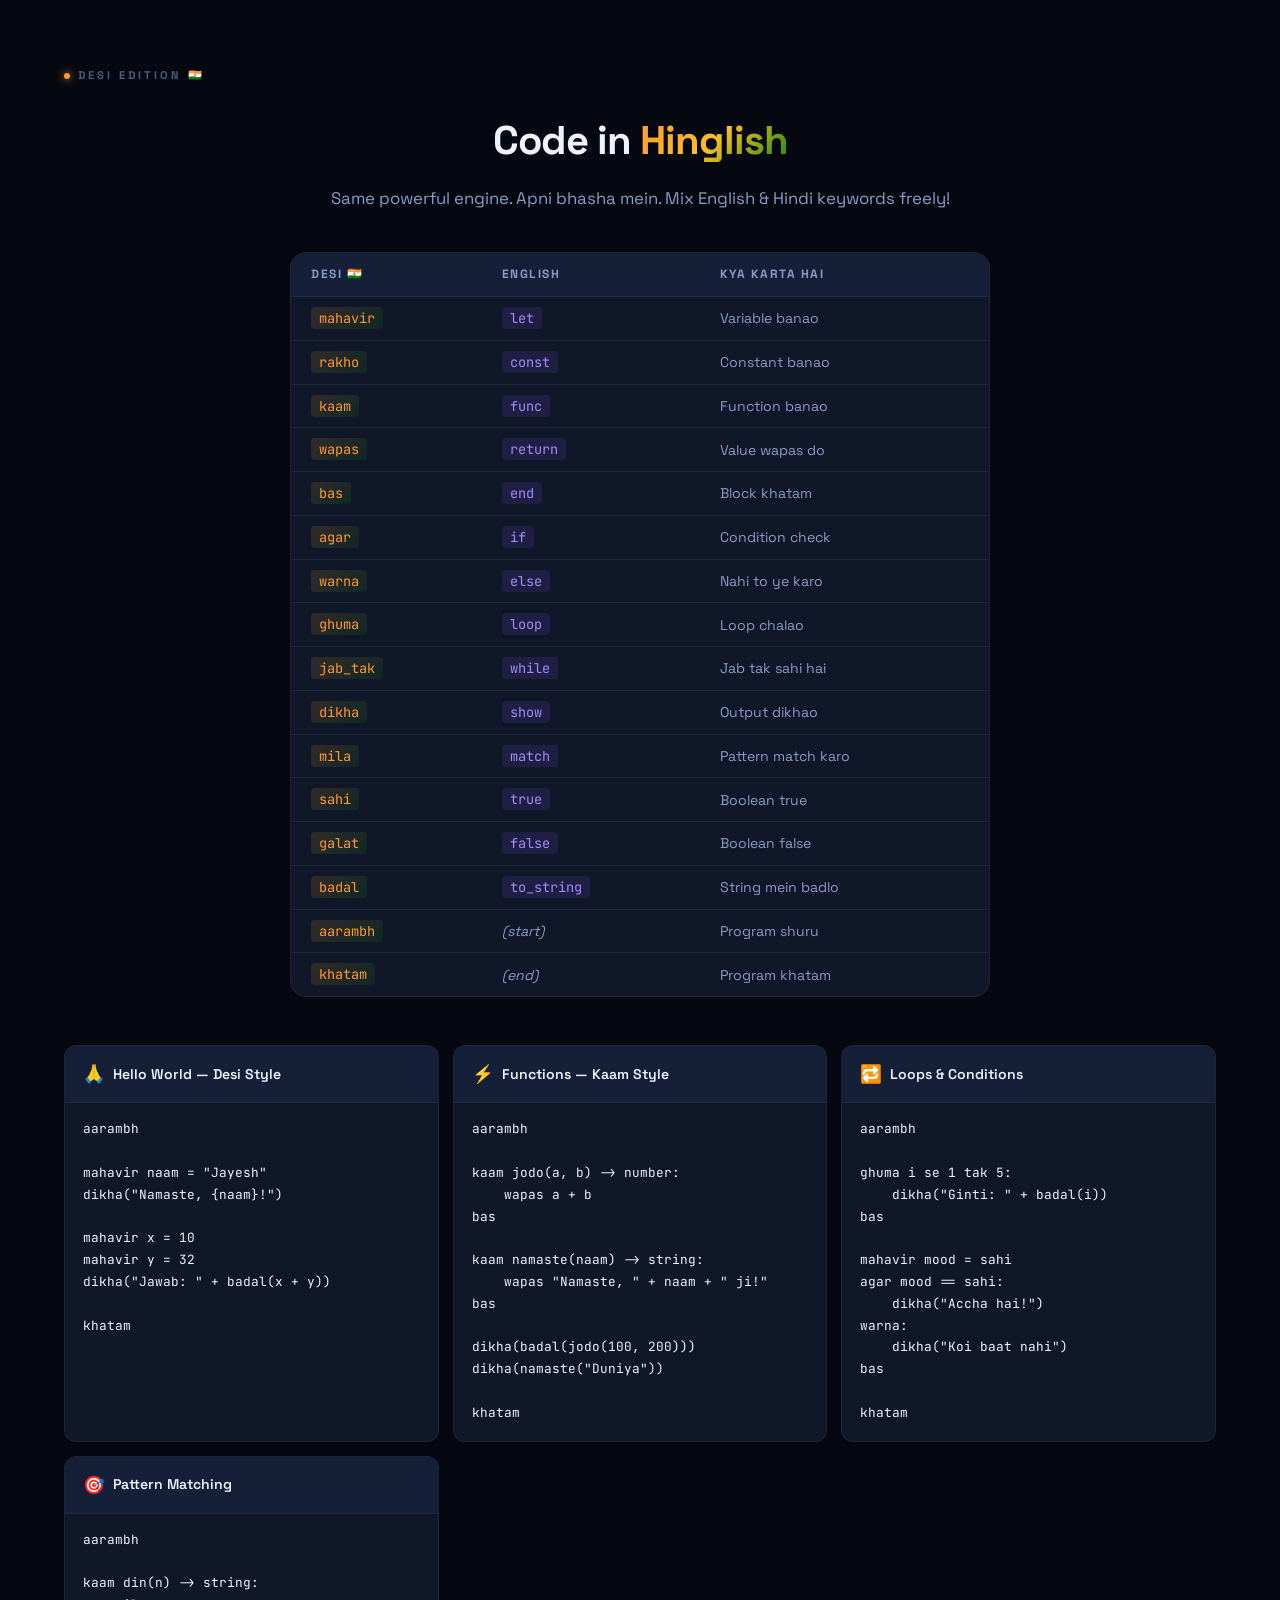
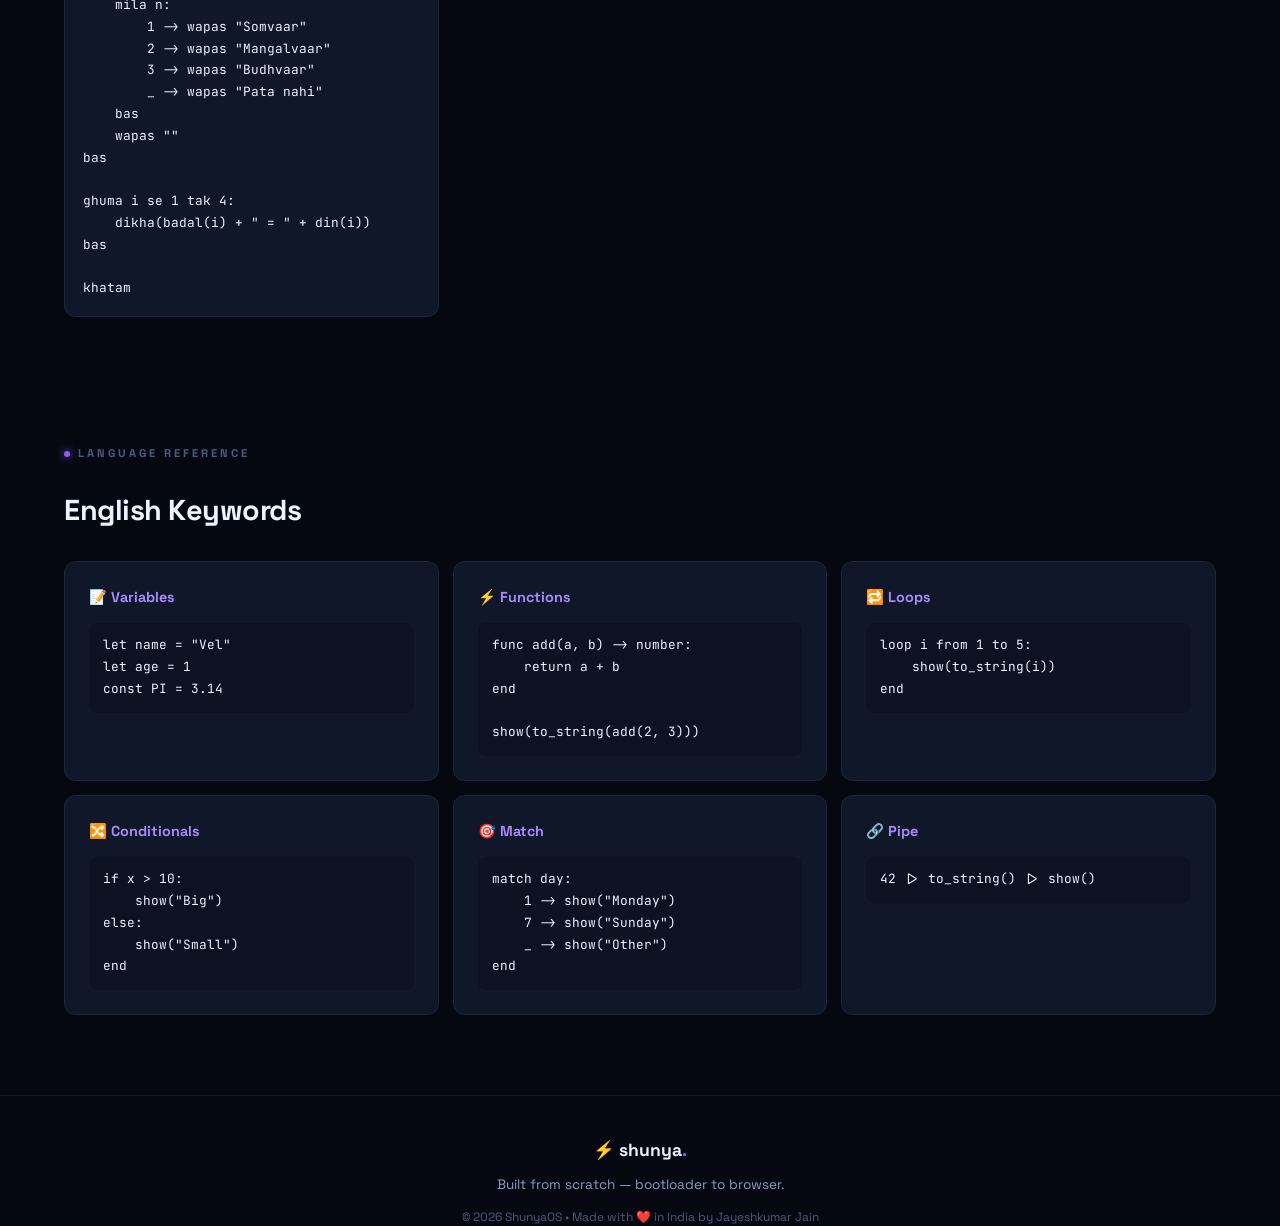
==== commit 61b387b8: "feat: Rebrand to Shunya and apply Ultra-Premium Gen-Z UI Polish" ====
--- a/velOS/web/index.html
+++ b/velOS/web/index.html
@@ -3,8 +3,8 @@
 <head>
     <meta charset="UTF-8">
     <meta name="viewport" content="width=device-width, initial-scale=1.0">
-    <meta name="description" content="Vel Playground — Write and run Vel code in your browser. A custom language built from scratch, now with Desi Edition Hinglish keywords.">
-    <title>Vel Playground — Code in English or Hinglish 🇮🇳</title>
+    <meta name="description" content="Shunya Playground — Write and run Shunya code in your browser. A custom language built from scratch, now with Desi Edition Hinglish keywords.">
+    <title>Shunya Playground — Code in English or Hinglish 🇮🇳</title>
     <link rel="preconnect" href="https://fonts.googleapis.com">
     <link rel="preconnect" href="https://fonts.gstatic.com" crossorigin>
     <link href="https://fonts.googleapis.com/css2?family=JetBrains+Mono:ital,wght@0,400;0,600;0,700;1,400&family=Space+Grotesk:wght@400;500;600;700&display=swap" rel="stylesheet">
@@ -22,7 +22,7 @@
     <nav id="nav">
         <div class="nav-brand">
             <span class="brand-icon">⚡</span>
-            <span class="brand-name">vel<span class="brand-dot">.</span></span>
+            <span class="brand-name">shunya<span class="brand-dot">.</span></span>
         </div>
         <div class="nav-links">
             <a href="#playground" class="nav-pill active">Playground</a>
@@ -37,7 +37,10 @@
             <span class="badge-pulse"></span>
             open source &bull; client-side wasm &bull; zero backend
         </div>
-        <h1>Write code.<br><span class="gradient-text">Run it instantly.</span></h1>
+        <h1 id="typewriter-headline" class="typewriter-headline"></h1>
+        <div class="creator-badge">
+            <span class="creator-icon">✨</span> Created by <strong>Jayeshkumar Jain</strong>
+        </div>
         <p class="hero-desc">A programming language built from scratch — bootloader to browser.<br>Now with <strong class="desi-highlight">Desi Edition</strong> Hinglish support 🇮🇳</p>
         <div class="hero-cta">
             <a href="#playground" class="cta-btn primary">
@@ -115,7 +118,7 @@
             <section class="panel">
                 <div class="panel-bar">
                     <div class="dots"><i></i><i></i><i></i></div>
-                    <span class="panel-name">📄 editor.vel</span>
+                    <span class="panel-name">📄 editor.shunya</span>
                     <span class="panel-hint">Ctrl+Enter to run</span>
                 </div>
                 <div class="editor-wrap">
@@ -327,10 +330,10 @@
     <footer>
         <div class="footer-inner">
             <div class="footer-brand">
-                <span class="brand-icon">⚡</span> vel<span class="brand-dot">.</span>
+                <span class="brand-icon">⚡</span> shunya<span class="brand-dot">.</span>
             </div>
             <p>Built from scratch — bootloader to browser.</p>
-            <p class="footer-sub">&copy; 2025 VelOS &bull; Made with ❤️ in India</p>
+            <p class="footer-sub">&copy; 2026 ShunyaOS &bull; Made with ❤️ in India by Jayeshkumar Jain</p>
         </div>
     </footer>
 
--- a/velOS/web/style.css
+++ b/velOS/web/style.css
@@ -104,12 +104,45 @@
 
 .hero-badge {
     display: inline-flex; align-items: center; gap: 10px;
-    background: var(--elevated); border: 1px solid var(--border);
+    background: rgba(255, 255, 255, 0.03); border: 1px solid rgba(255, 255, 255, 0.1);
+    backdrop-filter: blur(10px); -webkit-backdrop-filter: blur(10px);
     padding: 8px 20px; border-radius: 100px;
     font-size: 0.75rem; font-weight: 500;
     color: var(--text-dim); letter-spacing: 0.5px;
     text-transform: uppercase; margin-bottom: 28px;
 }
+
+.creator-badge {
+    display: inline-flex; align-items: center; gap: 8px;
+    background: rgba(255, 255, 255, 0.05); border: 1px solid rgba(255, 255, 255, 0.15);
+    backdrop-filter: blur(10px); -webkit-backdrop-filter: blur(10px);
+    padding: 10px 24px; border-radius: 100px;
+    font-size: 0.95rem; color: var(--text-dim); margin-bottom: 24px;
+    box-shadow: 0 4px 20px rgba(0,0,0,0.2);
+    transition: all 0.3s ease;
+}
+.creator-badge:hover {
+    transform: translateY(-2px) scale(1.02);
+    background: rgba(255, 255, 255, 0.08);
+    box-shadow: 0 8px 30px rgba(139, 92, 246, 0.2);
+    border-color: rgba(255, 255, 255, 0.25);
+}
+.creator-icon { font-size: 1.1rem; }
+
+.typewriter-headline {
+    min-height: 120px; /* Prevent layout shift */
+    font-size: clamp(2.5rem, 6vw, 4.5rem); font-weight: 700; line-height: 1.05; letter-spacing: -2px; margin-bottom: 20px;
+}
+.typewriter-cursor {
+    display: inline-block;
+    width: 4px;
+    height: 1em;
+    background-color: var(--cyan);
+    vertical-align: text-bottom;
+    animation: blink 1s step-end infinite;
+    margin-left: 4px;
+}
+@keyframes blink { 50% { opacity: 0; } }
 
 .badge-pulse {
     width: 6px; height: 6px; border-radius: 50%;
@@ -151,7 +184,7 @@
     color: white;
     box-shadow: 0 4px 24px var(--purple-glow);
 }
-.cta-btn.primary:hover { transform: translateY(-2px); box-shadow: 0 6px 32px var(--purple-glow); }
+.cta-btn.primary:hover { transform: translateY(-2px) scale(1.05); box-shadow: 0 8px 40px rgba(139, 92, 246, 0.6); }
 
 .cta-btn.secondary {
     background: var(--elevated);
@@ -238,12 +271,22 @@
 @media (max-width: 800px) { .panels { grid-template-columns: 1fr; } }
 
 .panel {
-    background: var(--deep); border: 1px solid var(--border);
+    background: rgba(10, 16, 34, 0.6); border: 1px solid rgba(255, 255, 255, 0.1);
+    backdrop-filter: blur(10px); -webkit-backdrop-filter: blur(10px);
     border-radius: var(--r-lg); overflow: hidden;
     display: flex; flex-direction: column;
-    transition: border-color 0.3s;
-}
-.panel:focus-within { border-color: var(--border-hover); }
+    transition: all 0.4s ease;
+    box-shadow: 0 8px 32px rgba(0, 0, 0, 0.3);
+}
+.panel:hover {
+    transform: translateY(-2px);
+    box-shadow: 0 12px 40px rgba(139, 92, 246, 0.15), 0 0 20px rgba(34, 211, 238, 0.1);
+    border-color: rgba(255, 255, 255, 0.2);
+}
+.panel:focus-within {
+    border-color: rgba(139, 92, 246, 0.5);
+    box-shadow: 0 0 30px rgba(139, 92, 246, 0.2), 0 0 15px rgba(34, 211, 238, 0.2);
+}
 
 .panel-bar {
     display: flex; align-items: center; gap: 10px;
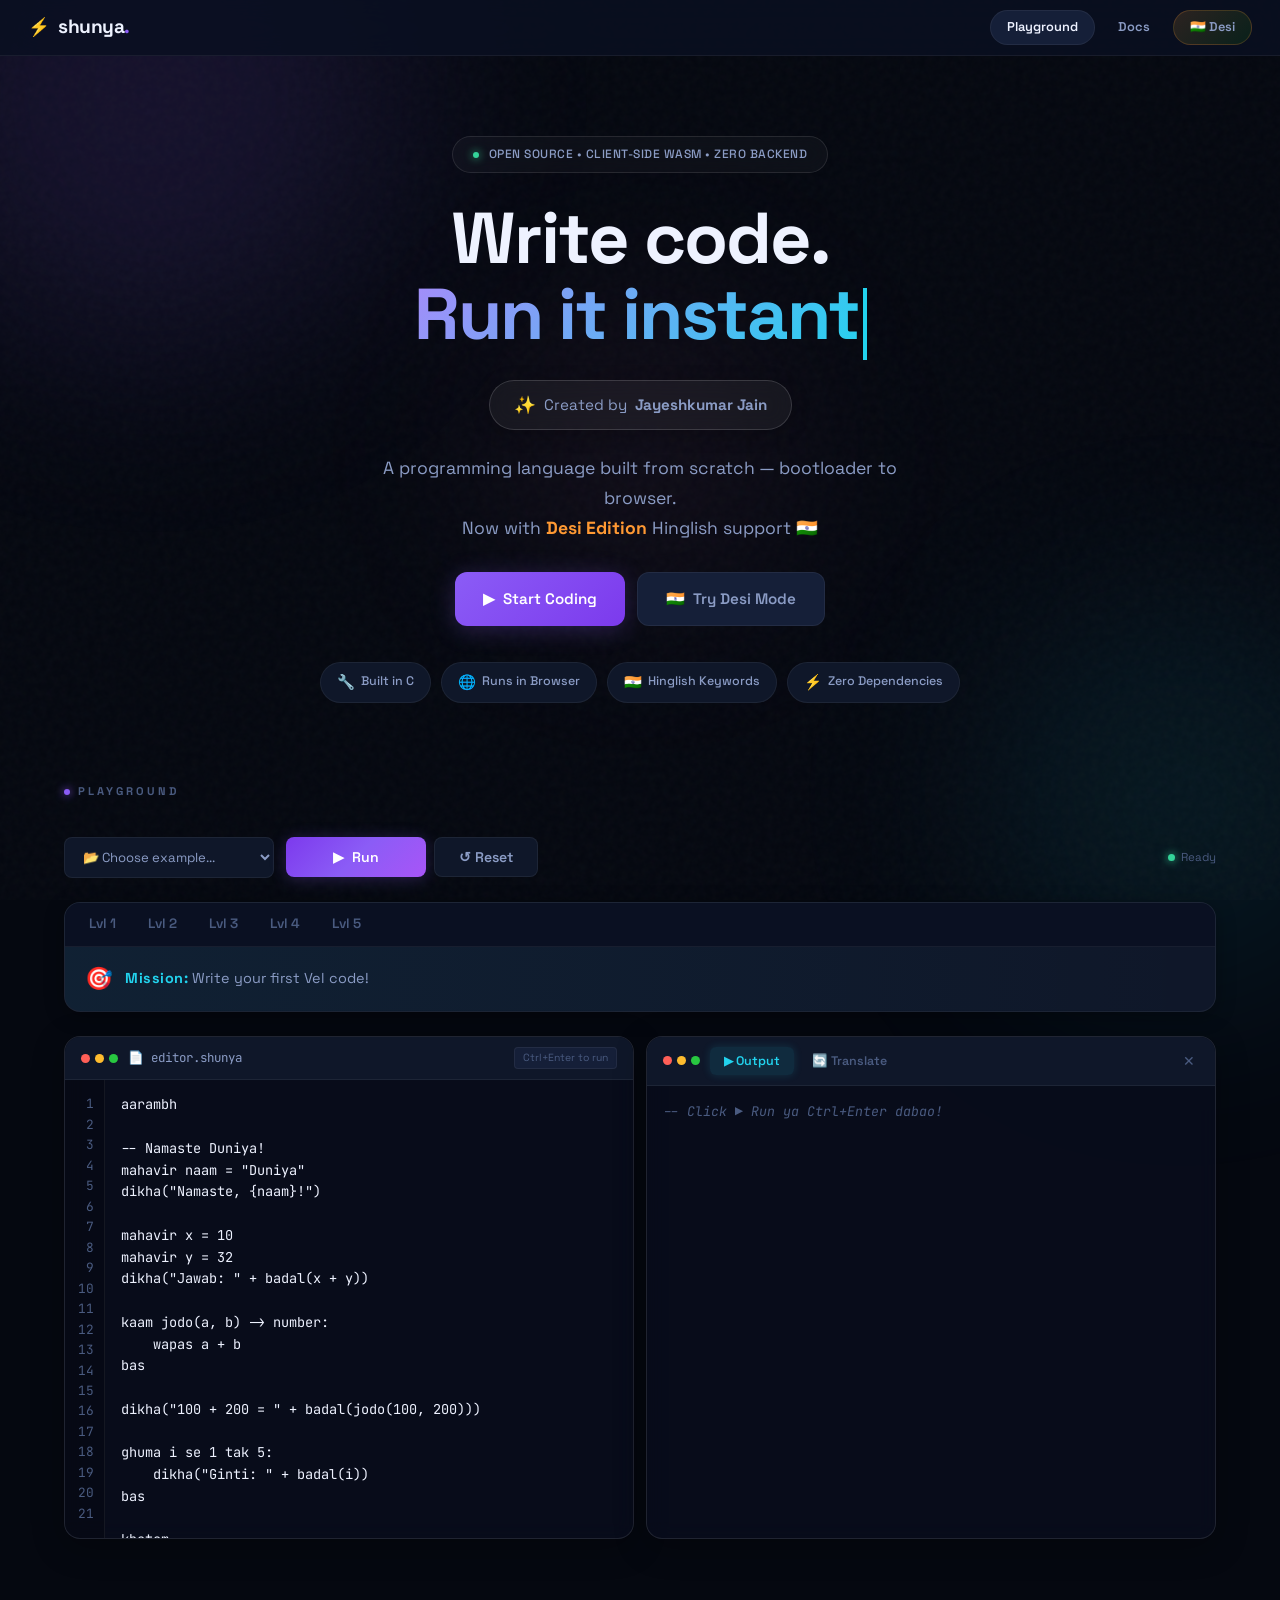
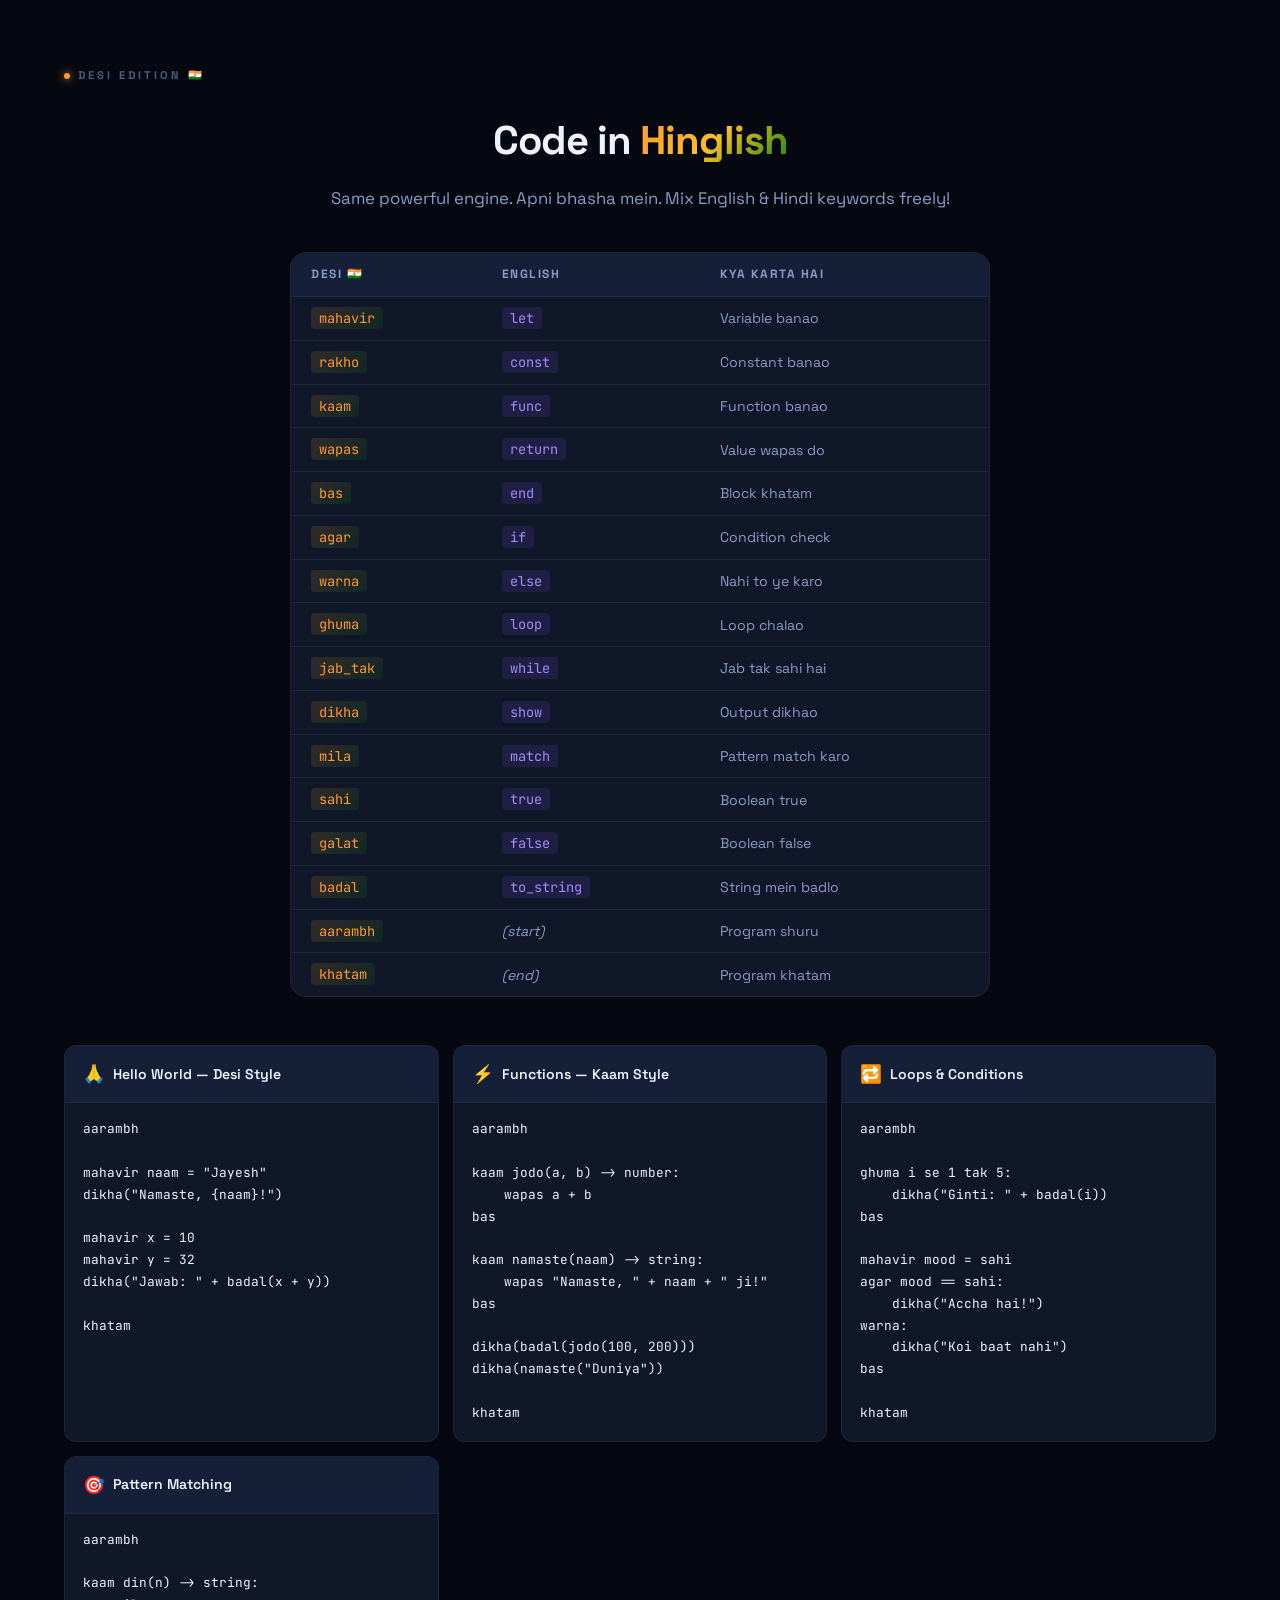
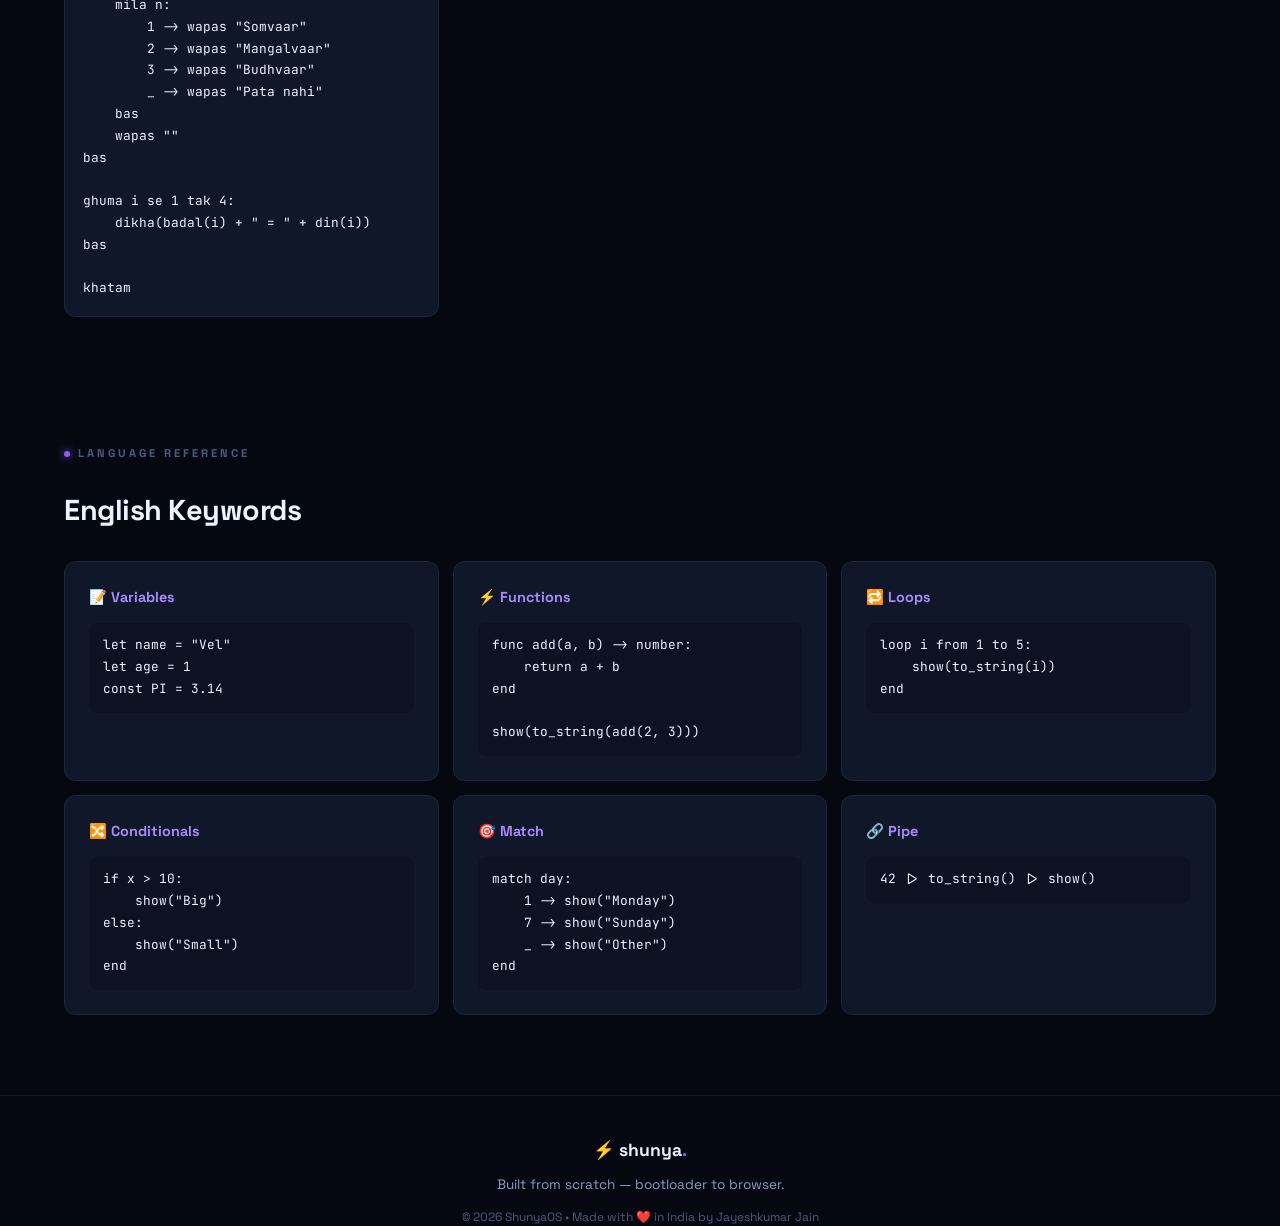
==== commit a0e2d71a: "feat: Add Shunya-to-C/C++/Java/Python transpiler with tabbed UI" ====
--- a/velOS/web/index.html
+++ b/velOS/web/index.html
@@ -149,11 +149,30 @@
             <section class="panel">
                 <div class="panel-bar">
                     <div class="dots"><i></i><i></i><i></i></div>
-                    <span class="panel-name">💻 output</span>
+                    <div class="output-tabs">
+                        <button class="out-tab active" data-tab="output">▶ Output</button>
+                        <button class="out-tab" data-tab="translate">🔄 Translate</button>
+                    </div>
                     <button class="clear-btn" id="btn-clear" title="Clear">✕</button>
                 </div>
+
+                <!-- Output View -->
                 <div class="output-wrap" id="output-body">
                     <div id="output" class="output-text"><span class="dim">-- Click ▶ Run ya Ctrl+Enter dabao!</span></div>
+                </div>
+
+                <!-- Translate View -->
+                <div class="translate-wrap" id="translate-body" style="display:none;">
+                    <div class="lang-tabs">
+                        <button class="lang-tab active" data-lang="python">🐍 Python</button>
+                        <button class="lang-tab" data-lang="c">⚙️ C</button>
+                        <button class="lang-tab" data-lang="cpp">⚡ C++</button>
+                        <button class="lang-tab" data-lang="java">☕ Java</button>
+                    </div>
+                    <div class="translated-code-wrap">
+                        <button class="copy-btn" id="btn-copy" title="Copy code">📋 Copy</button>
+                        <pre class="translated-code" id="translated-code"><span class="dim">-- Select a language and click Translate!</span></pre>
+                    </div>
                 </div>
             </section>
         </div>
@@ -337,7 +356,8 @@
         </div>
     </footer>
 
-    <script src="app.js?v=3"></script>
-    <script src="vel.js?v=3"></script>
+    <script src="transpiler.js?v=4"></script>
+    <script src="app.js?v=4"></script>
+    <script src="vel.js?v=4"></script>
 </body>
 </html>
--- a/velOS/web/style.css
+++ b/velOS/web/style.css
@@ -416,6 +416,82 @@
 .dim { color: var(--text-muted); font-style: italic; }
 .out-err { color: var(--red); }
 .out-ok { color: var(--cyan); }
+
+/* ===== OUTPUT / TRANSLATE TABS ===== */
+.output-tabs {
+    display: flex; gap: 4px; flex: 1;
+}
+.out-tab {
+    background: transparent; border: none;
+    color: var(--text-muted);
+    padding: 6px 14px; border-radius: 6px;
+    font-family: var(--sans); font-size: 0.78rem; font-weight: 600;
+    cursor: pointer; transition: all 0.2s;
+}
+.out-tab:hover { color: var(--text-dim); background: rgba(255,255,255,0.04); }
+.out-tab.active {
+    color: var(--cyan); background: rgba(34, 211, 238, 0.1);
+    box-shadow: 0 0 8px rgba(34, 211, 238, 0.15);
+}
+
+/* ===== TRANSLATE PANEL ===== */
+.translate-wrap {
+    flex: 1; display: flex; flex-direction: column; min-height: 420px;
+}
+.lang-tabs {
+    display: flex; gap: 4px; padding: 8px 12px;
+    background: rgba(0,0,0,0.3); border-bottom: 1px solid var(--border);
+    overflow-x: auto;
+}
+.lang-tab {
+    background: rgba(255,255,255,0.04); border: 1px solid transparent;
+    color: var(--text-muted);
+    padding: 6px 14px; border-radius: 8px;
+    font-family: var(--sans); font-size: 0.78rem; font-weight: 600;
+    cursor: pointer; transition: all 0.25s; white-space: nowrap;
+}
+.lang-tab:hover {
+    color: var(--text-dim);
+    background: rgba(255,255,255,0.08);
+    border-color: rgba(255,255,255,0.1);
+    transform: translateY(-1px);
+}
+.lang-tab.active {
+    color: var(--purple-bright);
+    background: rgba(139, 92, 246, 0.15);
+    border-color: rgba(139, 92, 246, 0.3);
+    box-shadow: 0 0 12px rgba(139, 92, 246, 0.2);
+}
+
+.translated-code-wrap {
+    position: relative; flex: 1; overflow: auto;
+}
+.translated-code {
+    padding: 16px; margin: 0;
+    font-family: var(--mono); font-size: 0.83rem; line-height: 1.7;
+    color: var(--text); white-space: pre-wrap; word-break: break-word;
+    min-height: 100%; background: transparent;
+}
+.copy-btn {
+    position: absolute; top: 10px; right: 10px;
+    background: rgba(255,255,255,0.06); border: 1px solid rgba(255,255,255,0.15);
+    backdrop-filter: blur(8px); -webkit-backdrop-filter: blur(8px);
+    color: var(--text-dim);
+    padding: 6px 14px; border-radius: 8px;
+    font-family: var(--sans); font-size: 0.75rem; font-weight: 600;
+    cursor: pointer; transition: all 0.2s; z-index: 5;
+}
+.copy-btn:hover {
+    background: rgba(139, 92, 246, 0.2);
+    border-color: rgba(139, 92, 246, 0.4);
+    color: var(--purple-bright);
+    transform: scale(1.05);
+}
+.copy-btn.copied {
+    background: rgba(34, 197, 94, 0.2);
+    border-color: rgba(34, 197, 94, 0.4);
+    color: var(--green);
+}
 
 /* ===== DESI SECTION ===== */
 #desi { max-width: 1200px; margin: 0 auto; padding: 64px 24px; }
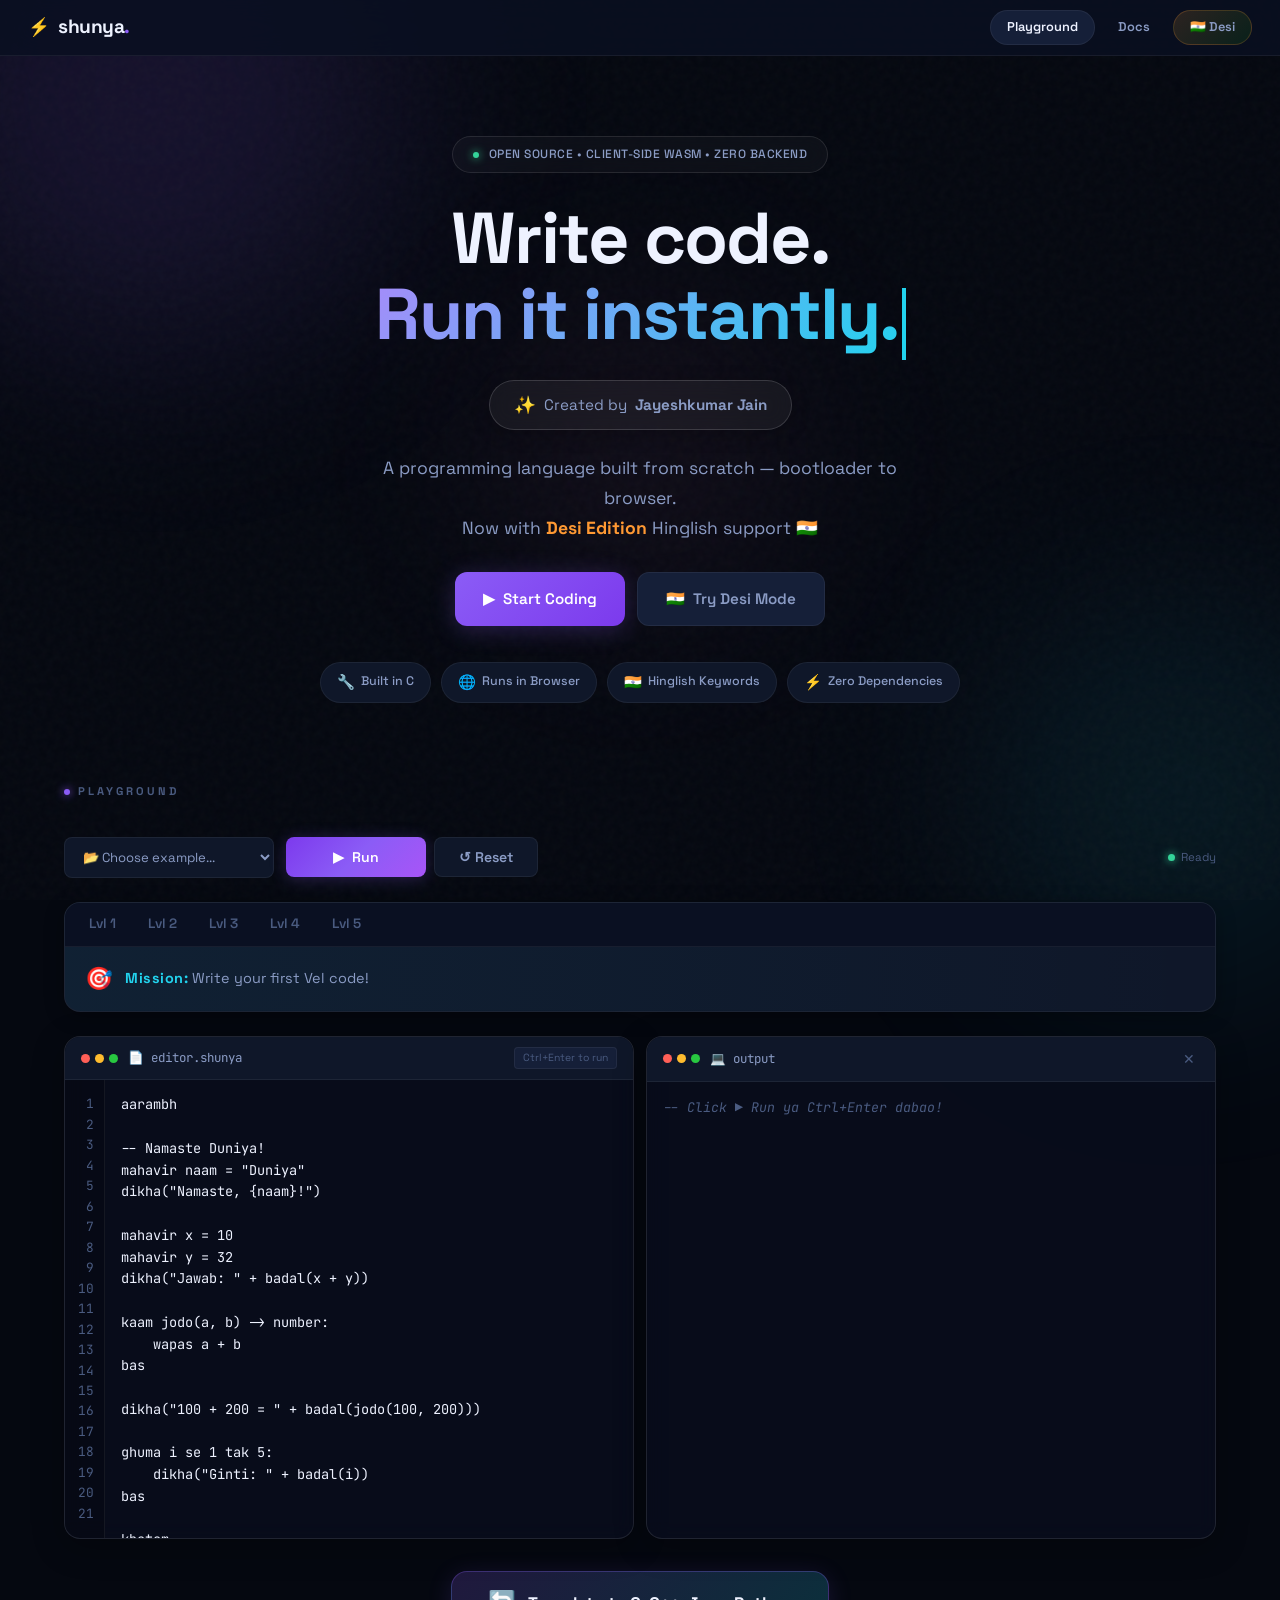
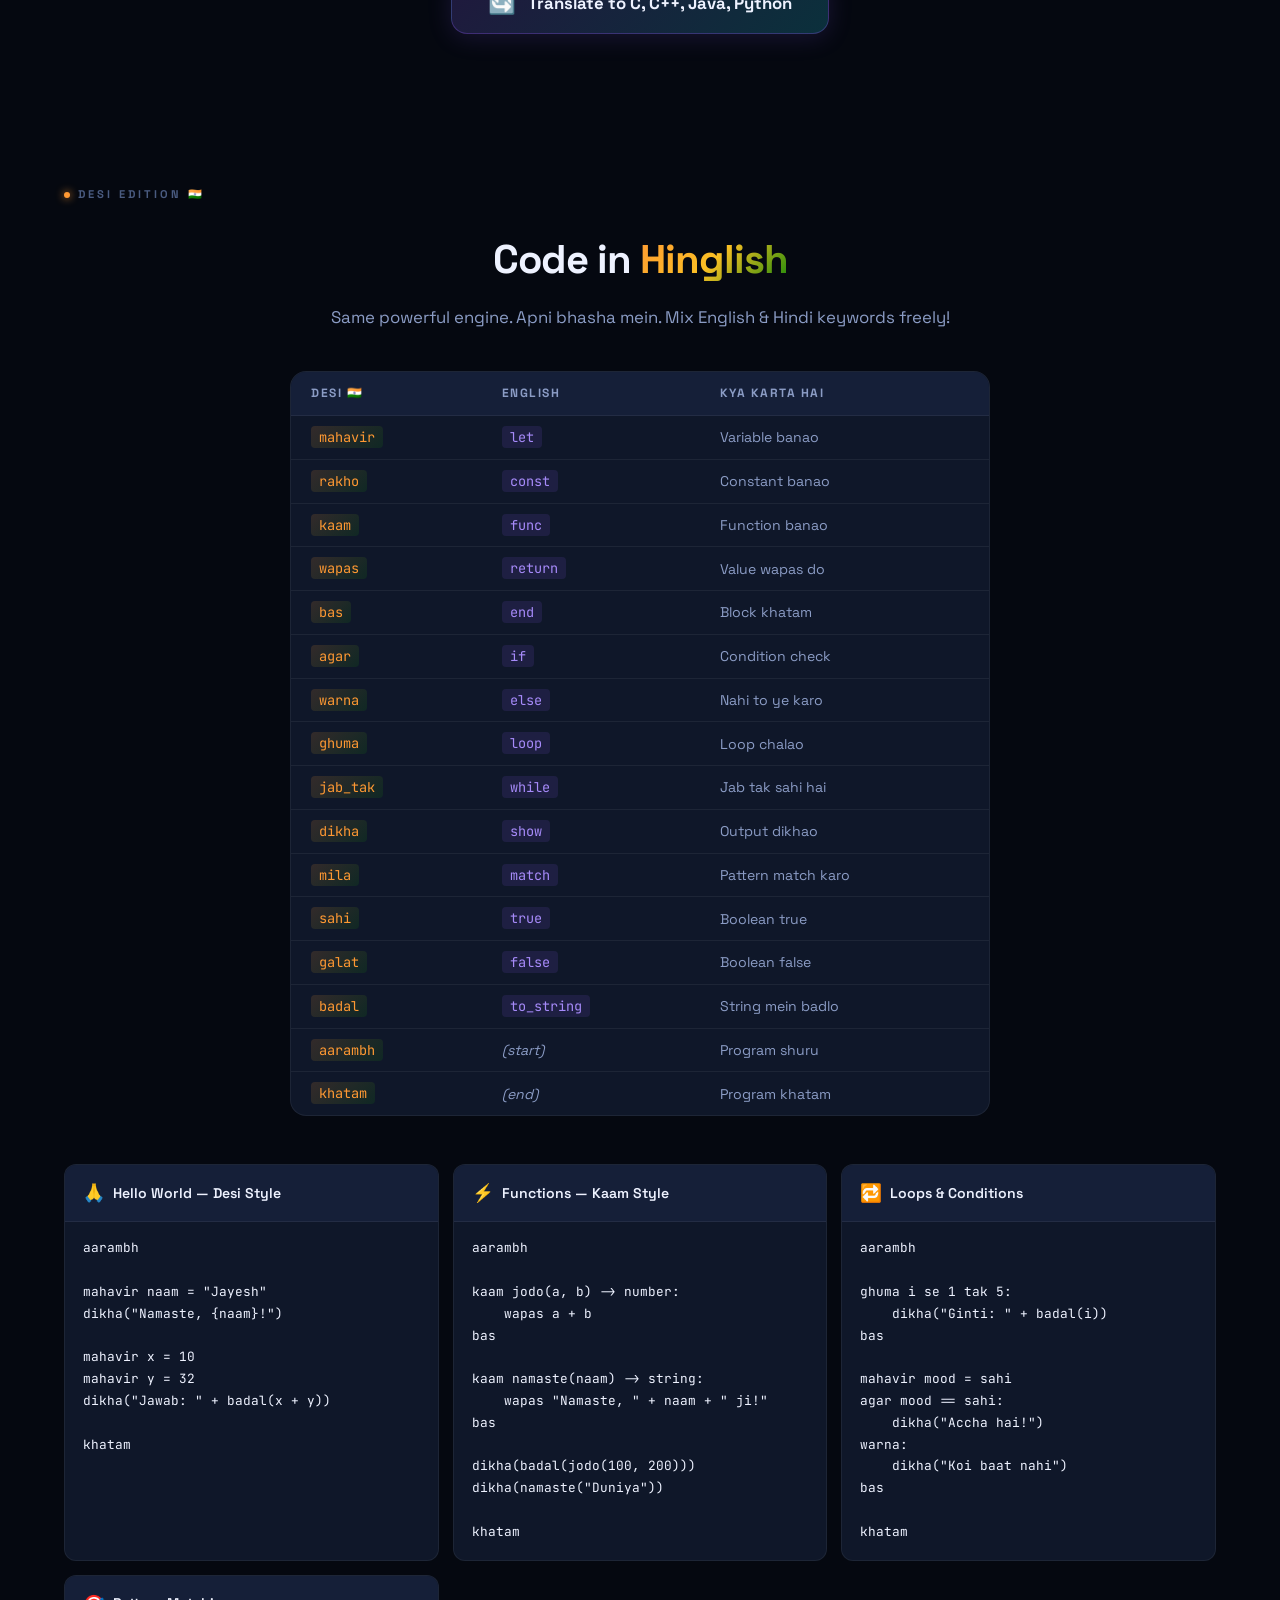
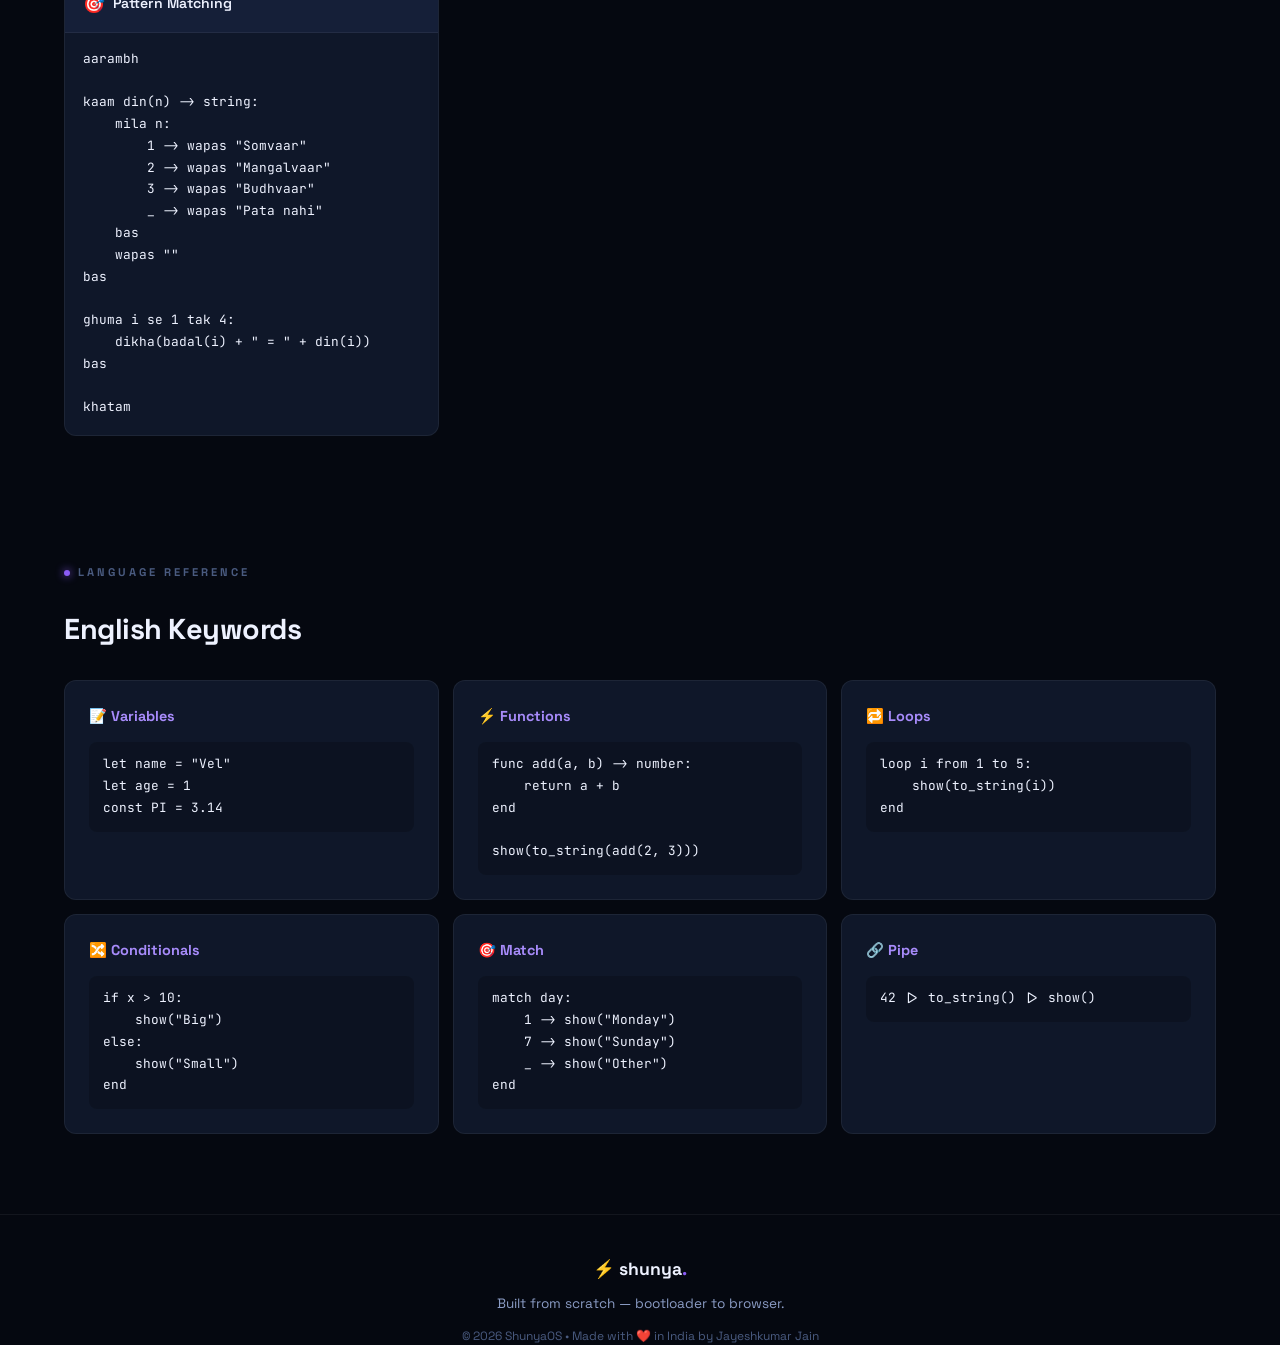
==== commit e3e9e555: "latest code" ====
--- a/velOS/web/index.html
+++ b/velOS/web/index.html
@@ -149,32 +149,57 @@
             <section class="panel">
                 <div class="panel-bar">
                     <div class="dots"><i></i><i></i><i></i></div>
-                    <div class="output-tabs">
-                        <button class="out-tab active" data-tab="output">▶ Output</button>
-                        <button class="out-tab" data-tab="translate">🔄 Translate</button>
-                    </div>
+                    <span class="panel-name">💻 output</span>
                     <button class="clear-btn" id="btn-clear" title="Clear">✕</button>
                 </div>
-
-                <!-- Output View -->
                 <div class="output-wrap" id="output-body">
                     <div id="output" class="output-text"><span class="dim">-- Click ▶ Run ya Ctrl+Enter dabao!</span></div>
                 </div>
-
-                <!-- Translate View -->
-                <div class="translate-wrap" id="translate-body" style="display:none;">
-                    <div class="lang-tabs">
-                        <button class="lang-tab active" data-lang="python">🐍 Python</button>
-                        <button class="lang-tab" data-lang="c">⚙️ C</button>
-                        <button class="lang-tab" data-lang="cpp">⚡ C++</button>
-                        <button class="lang-tab" data-lang="java">☕ Java</button>
-                    </div>
-                    <div class="translated-code-wrap">
-                        <button class="copy-btn" id="btn-copy" title="Copy code">📋 Copy</button>
-                        <pre class="translated-code" id="translated-code"><span class="dim">-- Select a language and click Translate!</span></pre>
-                    </div>
-                </div>
             </section>
+        </div>
+
+        <!-- BIG TRANSLATE BUTTON -->
+        <div class="translate-cta">
+            <button class="btn-translate" id="btn-translate">
+                <span class="translate-icon">🔄</span>
+                <span>Translate to C, C++, Java, Python</span>
+            </button>
+        </div>
+
+        <!-- TRANSLATE GRID — 4 language cards always visible -->
+        <div class="translate-grid" id="translate-grid" style="display:none;">
+            <div class="translate-card" data-lang="python">
+                <div class="translate-card-head">
+                    <span class="tc-icon">🐍</span>
+                    <span class="tc-name">Python</span>
+                    <button class="copy-btn" data-copy="python" title="Copy">📋 Copy</button>
+                </div>
+                <pre class="translate-card-code" id="code-python"><span class="dim">Click Translate...</span></pre>
+            </div>
+            <div class="translate-card" data-lang="c">
+                <div class="translate-card-head">
+                    <span class="tc-icon">⚙️</span>
+                    <span class="tc-name">C</span>
+                    <button class="copy-btn" data-copy="c" title="Copy">📋 Copy</button>
+                </div>
+                <pre class="translate-card-code" id="code-c"><span class="dim">Click Translate...</span></pre>
+            </div>
+            <div class="translate-card" data-lang="cpp">
+                <div class="translate-card-head">
+                    <span class="tc-icon">⚡</span>
+                    <span class="tc-name">C++</span>
+                    <button class="copy-btn" data-copy="cpp" title="Copy">📋 Copy</button>
+                </div>
+                <pre class="translate-card-code" id="code-cpp"><span class="dim">Click Translate...</span></pre>
+            </div>
+            <div class="translate-card" data-lang="java">
+                <div class="translate-card-head">
+                    <span class="tc-icon">☕</span>
+                    <span class="tc-name">Java</span>
+                    <button class="copy-btn" data-copy="java" title="Copy">📋 Copy</button>
+                </div>
+                <pre class="translate-card-code" id="code-java"><span class="dim">Click Translate...</span></pre>
+            </div>
         </div>
     </main>
 
--- a/velOS/web/style.css
+++ b/velOS/web/style.css
@@ -434,52 +434,97 @@
     box-shadow: 0 0 8px rgba(34, 211, 238, 0.15);
 }
 
-/* ===== TRANSLATE PANEL ===== */
-.translate-wrap {
-    flex: 1; display: flex; flex-direction: column; min-height: 420px;
-}
-.lang-tabs {
-    display: flex; gap: 4px; padding: 8px 12px;
-    background: rgba(0,0,0,0.3); border-bottom: 1px solid var(--border);
-    overflow-x: auto;
-}
-.lang-tab {
-    background: rgba(255,255,255,0.04); border: 1px solid transparent;
-    color: var(--text-muted);
-    padding: 6px 14px; border-radius: 8px;
-    font-family: var(--sans); font-size: 0.78rem; font-weight: 600;
-    cursor: pointer; transition: all 0.25s; white-space: nowrap;
-}
-.lang-tab:hover {
-    color: var(--text-dim);
-    background: rgba(255,255,255,0.08);
-    border-color: rgba(255,255,255,0.1);
-    transform: translateY(-1px);
-}
-.lang-tab.active {
-    color: var(--purple-bright);
-    background: rgba(139, 92, 246, 0.15);
-    border-color: rgba(139, 92, 246, 0.3);
-    box-shadow: 0 0 12px rgba(139, 92, 246, 0.2);
-}
-
-.translated-code-wrap {
-    position: relative; flex: 1; overflow: auto;
-}
-.translated-code {
-    padding: 16px; margin: 0;
-    font-family: var(--mono); font-size: 0.83rem; line-height: 1.7;
-    color: var(--text); white-space: pre-wrap; word-break: break-word;
-    min-height: 100%; background: transparent;
-}
+/* ===== BIG TRANSLATE BUTTON ===== */
+.translate-cta {
+    text-align: center;
+    margin: 32px 0 24px;
+}
+.btn-translate {
+    display: inline-flex; align-items: center; gap: 12px;
+    padding: 16px 36px; border-radius: 16px;
+    background: linear-gradient(135deg, rgba(139,92,246,0.2), rgba(34,211,238,0.2));
+    border: 1px solid rgba(139,92,246,0.3);
+    color: var(--text); font-family: var(--sans);
+    font-size: 1.05rem; font-weight: 700;
+    cursor: pointer; transition: all 0.3s;
+    box-shadow: 0 4px 24px rgba(139,92,246,0.15);
+}
+.btn-translate:hover {
+    transform: translateY(-3px) scale(1.03);
+    background: linear-gradient(135deg, rgba(139,92,246,0.35), rgba(34,211,238,0.35));
+    box-shadow: 0 8px 40px rgba(139,92,246,0.3), 0 0 20px rgba(34,211,238,0.15);
+    border-color: rgba(139,92,246,0.6);
+}
+.btn-translate:active {
+    transform: translateY(-1px) scale(0.98);
+}
+.translate-icon {
+    font-size: 1.4rem;
+    animation: spin 3s linear infinite;
+    animation-play-state: paused;
+}
+.btn-translate:hover .translate-icon {
+    animation-play-state: running;
+}
+@keyframes spin { 100% { transform: rotate(360deg); } }
+
+/* ===== TRANSLATE GRID (4 cards) ===== */
+.translate-grid {
+    display: grid;
+    grid-template-columns: 1fr 1fr;
+    gap: 16px;
+    margin-bottom: 48px;
+    animation: gridSlideIn 0.5s ease;
+}
+@keyframes gridSlideIn {
+    from { opacity: 0; transform: translateY(20px); }
+    to { opacity: 1; transform: translateY(0); }
+}
+@media (max-width: 800px) {
+    .translate-grid { grid-template-columns: 1fr; }
+}
+
+.translate-card {
+    background: rgba(10, 16, 34, 0.7);
+    border: 1px solid rgba(255,255,255,0.08);
+    backdrop-filter: blur(10px); -webkit-backdrop-filter: blur(10px);
+    border-radius: var(--r-lg);
+    overflow: hidden;
+    transition: all 0.3s ease;
+    box-shadow: 0 4px 20px rgba(0,0,0,0.3);
+}
+.translate-card:hover {
+    transform: translateY(-3px);
+    border-color: rgba(139,92,246,0.3);
+    box-shadow: 0 8px 30px rgba(139,92,246,0.15), 0 0 15px rgba(34,211,238,0.1);
+}
+
+.translate-card-head {
+    display: flex; align-items: center; gap: 10px;
+    padding: 12px 16px;
+    background: rgba(255,255,255,0.03);
+    border-bottom: 1px solid rgba(255,255,255,0.06);
+}
+.tc-icon { font-size: 1.2rem; }
+.tc-name {
+    flex: 1; font-family: var(--sans);
+    font-weight: 700; font-size: 0.9rem; color: var(--text);
+}
+
+.translate-card-code {
+    padding: 14px 16px; margin: 0;
+    font-family: var(--mono); font-size: 0.8rem; line-height: 1.65;
+    color: var(--cyan); white-space: pre-wrap; word-break: break-word;
+    max-height: 350px; overflow: auto; background: transparent;
+}
+
 .copy-btn {
-    position: absolute; top: 10px; right: 10px;
     background: rgba(255,255,255,0.06); border: 1px solid rgba(255,255,255,0.15);
     backdrop-filter: blur(8px); -webkit-backdrop-filter: blur(8px);
     color: var(--text-dim);
-    padding: 6px 14px; border-radius: 8px;
-    font-family: var(--sans); font-size: 0.75rem; font-weight: 600;
-    cursor: pointer; transition: all 0.2s; z-index: 5;
+    padding: 5px 12px; border-radius: 8px;
+    font-family: var(--sans); font-size: 0.72rem; font-weight: 600;
+    cursor: pointer; transition: all 0.2s;
 }
 .copy-btn:hover {
     background: rgba(139, 92, 246, 0.2);
@@ -488,9 +533,9 @@
     transform: scale(1.05);
 }
 .copy-btn.copied {
-    background: rgba(34, 197, 94, 0.2);
-    border-color: rgba(34, 197, 94, 0.4);
-    color: var(--green);
+    background: rgba(34, 197, 94, 0.2) !important;
+    border-color: rgba(34, 197, 94, 0.4) !important;
+    color: var(--green) !important;
 }
 
 /* ===== DESI SECTION ===== */
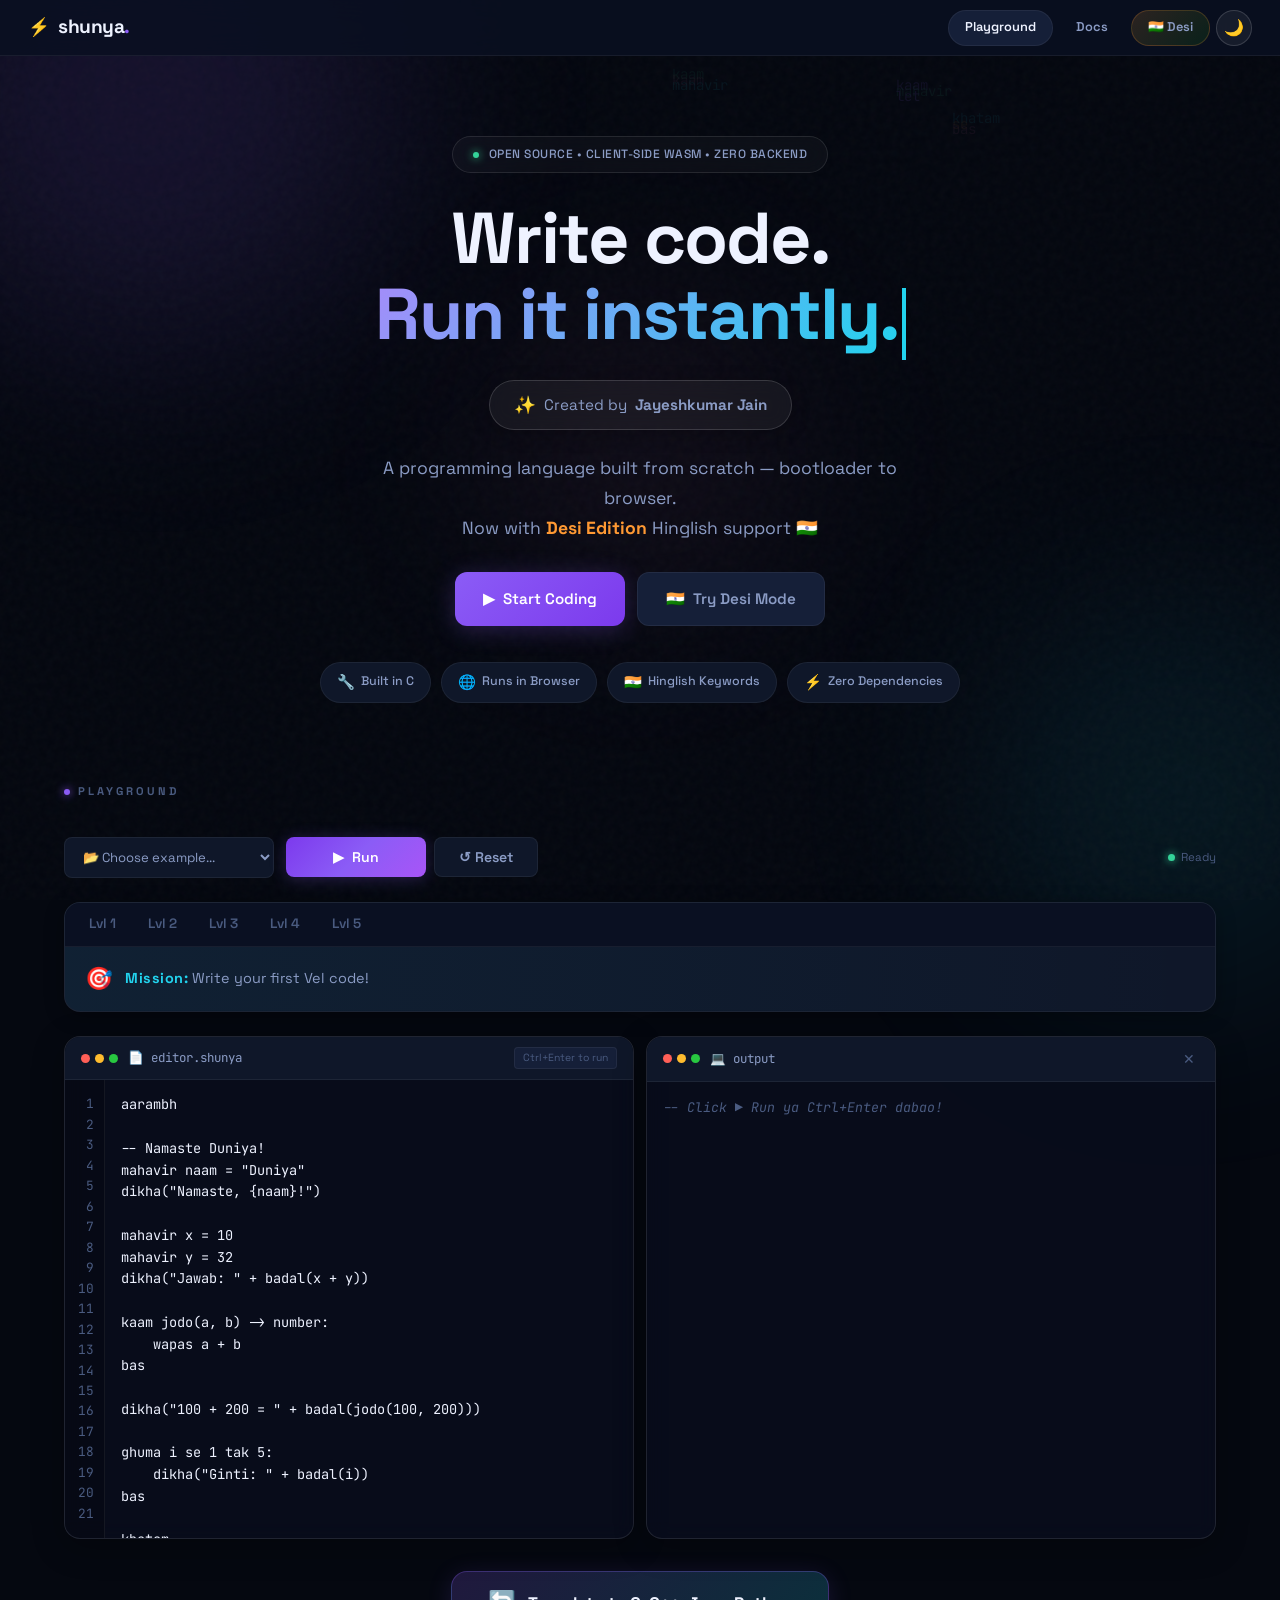
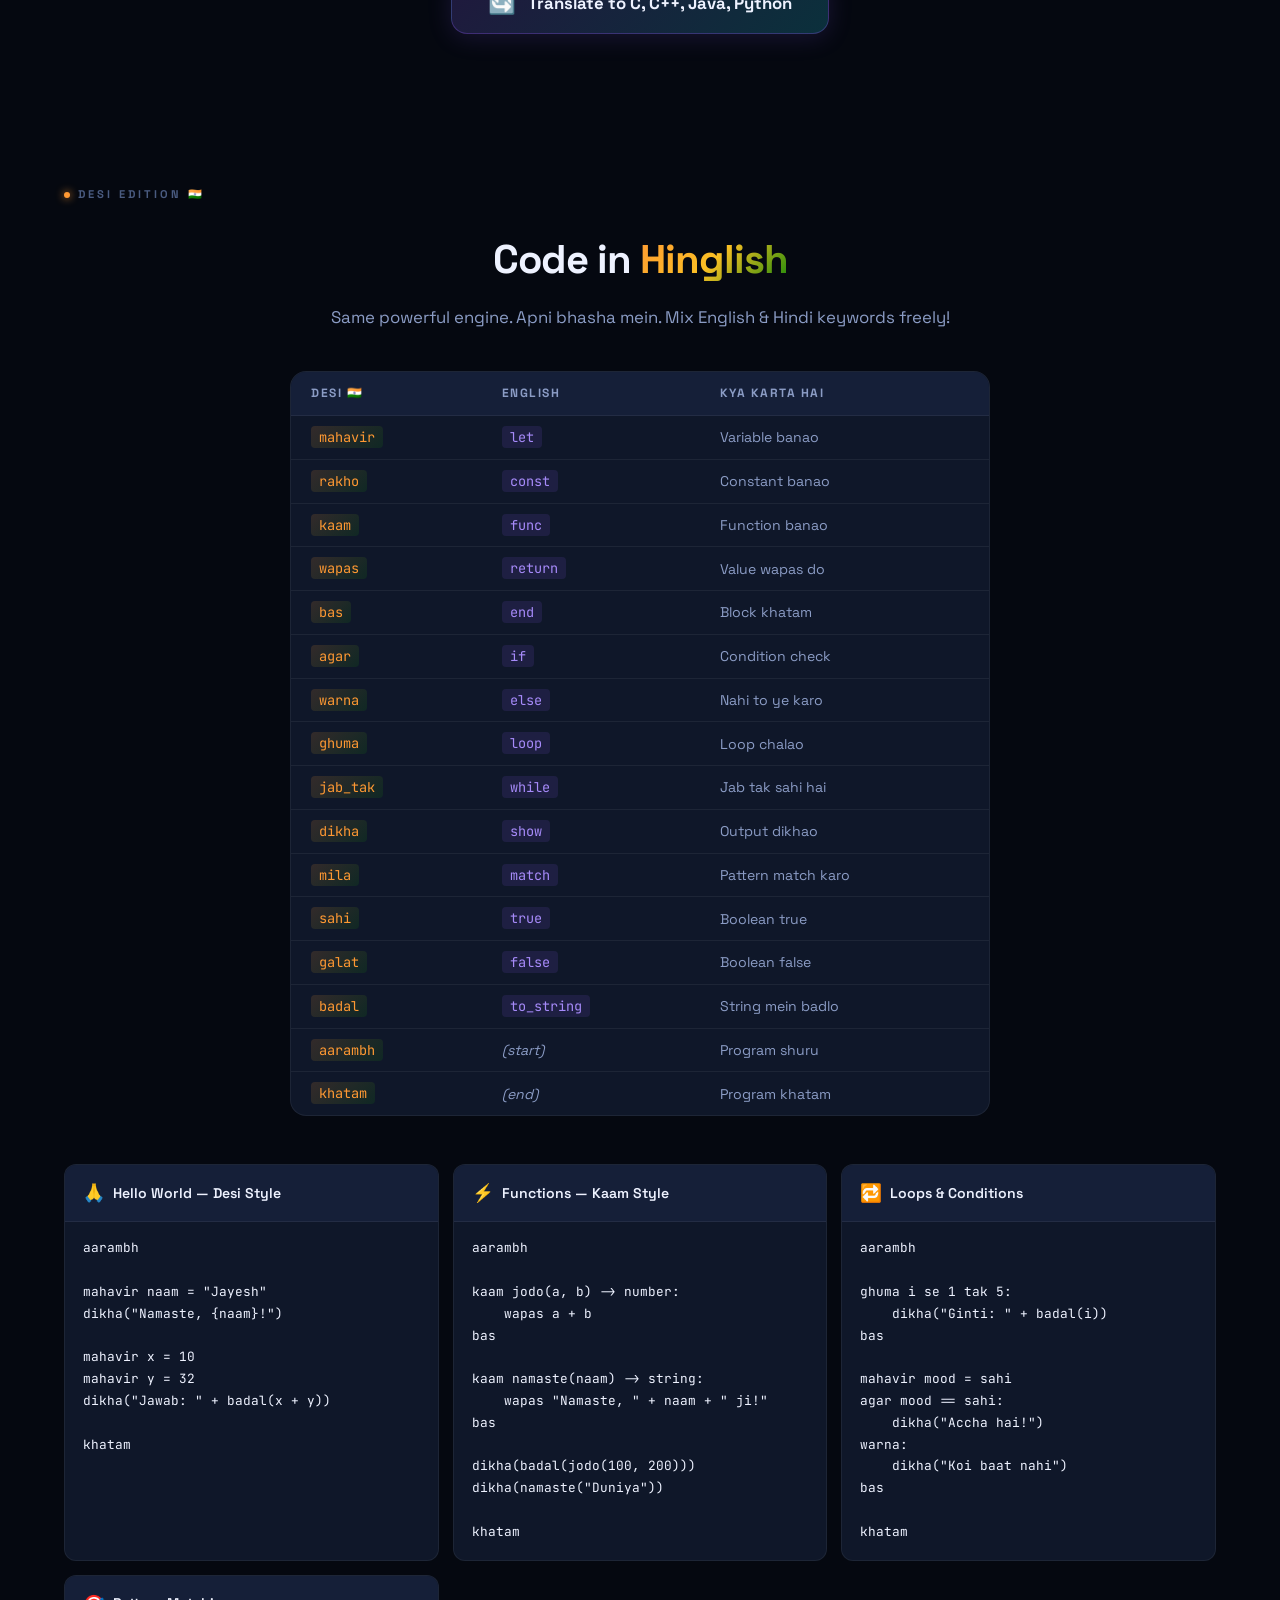
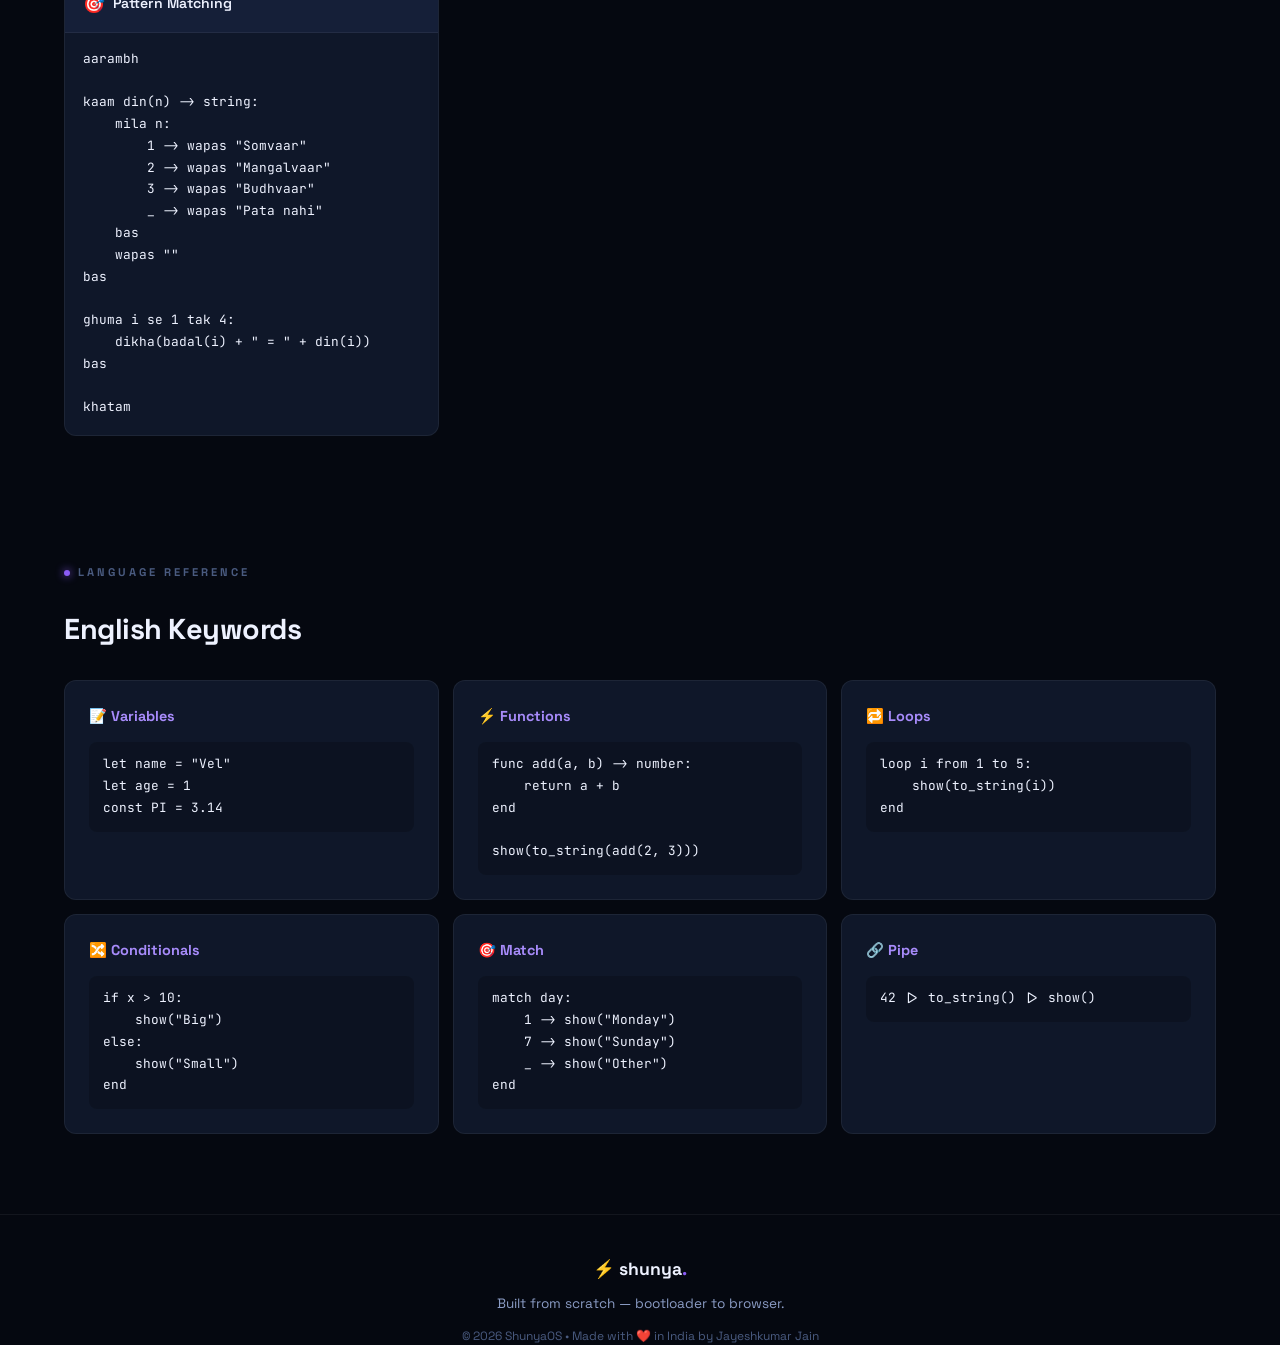
==== commit 259fd939: "feat: Add Matrix code rain, confetti explosions, and dark/light mode toggle" ====
--- a/velOS/web/index.html
+++ b/velOS/web/index.html
@@ -17,6 +17,8 @@
     <div class="bg-glow g1"></div>
     <div class="bg-glow g2"></div>
     <div class="bg-glow g3"></div>
+    <canvas id="code-rain" class="code-rain"></canvas>
+    <canvas id="confetti-canvas" class="confetti-canvas"></canvas>
 
     <!-- Nav -->
     <nav id="nav">
@@ -28,6 +30,7 @@
             <a href="#playground" class="nav-pill active">Playground</a>
             <a href="#reference" class="nav-pill">Docs</a>
             <a href="#desi" class="nav-pill desi-pill">🇮🇳 Desi</a>
+            <button class="theme-toggle" id="theme-toggle" title="Toggle Light/Dark Mode">🌙</button>
         </div>
     </nav>
 
@@ -381,8 +384,9 @@
         </div>
     </footer>
 
-    <script src="transpiler.js?v=4"></script>
-    <script src="app.js?v=4"></script>
-    <script src="vel.js?v=4"></script>
+    <script src="effects.js?v=5"></script>
+    <script src="transpiler.js?v=5"></script>
+    <script src="app.js?v=5"></script>
+    <script src="vel.js?v=5"></script>
 </body>
 </html>
--- a/velOS/web/style.css
+++ b/velOS/web/style.css
@@ -1,5 +1,5 @@
 /* ============================================
-   Vel Playground — Gen-Z Premium Dark Theme
+   Shunya Playground — Gen-Z Premium Theme
    ============================================ */
 
 :root {
@@ -664,3 +664,114 @@
     .panel-hint { display: none; }
     .keyword-table th, .keyword-table td { padding: 8px 12px; font-size: 0.8rem; }
 }
+
+/* ===== CODE RAIN CANVAS ===== */
+.code-rain {
+    position: fixed; top: 0; left: 0; width: 100%; height: 100%;
+    z-index: -3; pointer-events: none; opacity: 0.12;
+}
+
+/* ===== CONFETTI CANVAS ===== */
+.confetti-canvas {
+    position: fixed; top: 0; left: 0; width: 100%; height: 100%;
+    z-index: 9999; pointer-events: none;
+}
+
+/* ===== THEME TOGGLE ===== */
+.theme-toggle {
+    background: rgba(255,255,255,0.06); border: 1px solid rgba(255,255,255,0.15);
+    width: 36px; height: 36px; border-radius: 50%;
+    font-size: 1rem; cursor: pointer;
+    display: flex; align-items: center; justify-content: center;
+    transition: all 0.3s ease;
+}
+.theme-toggle:hover {
+    background: rgba(139,92,246,0.2);
+    border-color: rgba(139,92,246,0.5);
+    transform: rotate(20deg) scale(1.1);
+    box-shadow: 0 0 16px rgba(139,92,246,0.3);
+}
+
+/* ===== LIGHT MODE ===== */
+body.light-mode {
+    --void: #f0f2f5;
+    --deep: #ffffff;
+    --surface: #f5f7fa;
+    --elevated: #eaecf1;
+    --card: #e2e5eb;
+    --hover: #d8dce4;
+    --text: #1a1d26;
+    --text-dim: #4a5568;
+    --text-muted: #8895a7;
+    --border: rgba(0,0,0,0.08);
+    --border-hover: rgba(139,92,246,0.3);
+}
+body.light-mode .bg-noise { opacity: 0.02; }
+body.light-mode .bg-glow { opacity: 0.4; }
+body.light-mode .code-rain { opacity: 0.06; }
+body.light-mode #nav {
+    background: rgba(245,247,250,0.9);
+    border-bottom-color: rgba(0,0,0,0.06);
+}
+body.light-mode .theme-toggle {
+    background: rgba(0,0,0,0.05); border-color: rgba(0,0,0,0.1);
+}
+body.light-mode .panel {
+    background: rgba(255,255,255,0.8);
+    border-color: rgba(0,0,0,0.08);
+}
+body.light-mode .panel:hover {
+    box-shadow: 0 8px 30px rgba(139,92,246,0.1);
+}
+body.light-mode .panel-bar {
+    background: rgba(0,0,0,0.02);
+    border-bottom-color: rgba(0,0,0,0.06);
+}
+body.light-mode #code-editor {
+    color: #1a1d26;
+}
+body.light-mode .output-text {
+    color: #047857;
+}
+body.light-mode .btn-translate {
+    background: linear-gradient(135deg, rgba(139,92,246,0.1), rgba(34,211,238,0.1));
+    border-color: rgba(139,92,246,0.2);
+    color: #1a1d26;
+}
+body.light-mode .translate-card {
+    background: rgba(255,255,255,0.9);
+    border-color: rgba(0,0,0,0.08);
+}
+body.light-mode .translate-card-code {
+    color: #6d28d9;
+}
+body.light-mode .mission-bar {
+    background: rgba(255,255,255,0.8);
+    border-color: rgba(0,0,0,0.08);
+}
+body.light-mode .level-tabs { background: rgba(0,0,0,0.02); }
+body.light-mode .creator-badge {
+    background: rgba(0,0,0,0.04); border-color: rgba(0,0,0,0.1);
+}
+body.light-mode .hero-badge {
+    background: rgba(0,0,0,0.04); border-color: rgba(0,0,0,0.08);
+}
+body.light-mode .cta-btn.secondary {
+    background: rgba(0,0,0,0.04); border-color: rgba(0,0,0,0.1);
+    color: #4a5568;
+}
+body.light-mode .keyword-table {
+    background: rgba(255,255,255,0.8);
+}
+body.light-mode .keyword-table td, body.light-mode .keyword-table th {
+    border-color: rgba(0,0,0,0.06);
+}
+body.light-mode .desi-card {
+    background: rgba(255,255,255,0.8); border-color: rgba(0,0,0,0.08);
+}
+body.light-mode .ref-card {
+    background: rgba(255,255,255,0.8); border-color: rgba(0,0,0,0.08);
+}
+body.light-mode footer {
+    border-top-color: rgba(0,0,0,0.06);
+}
